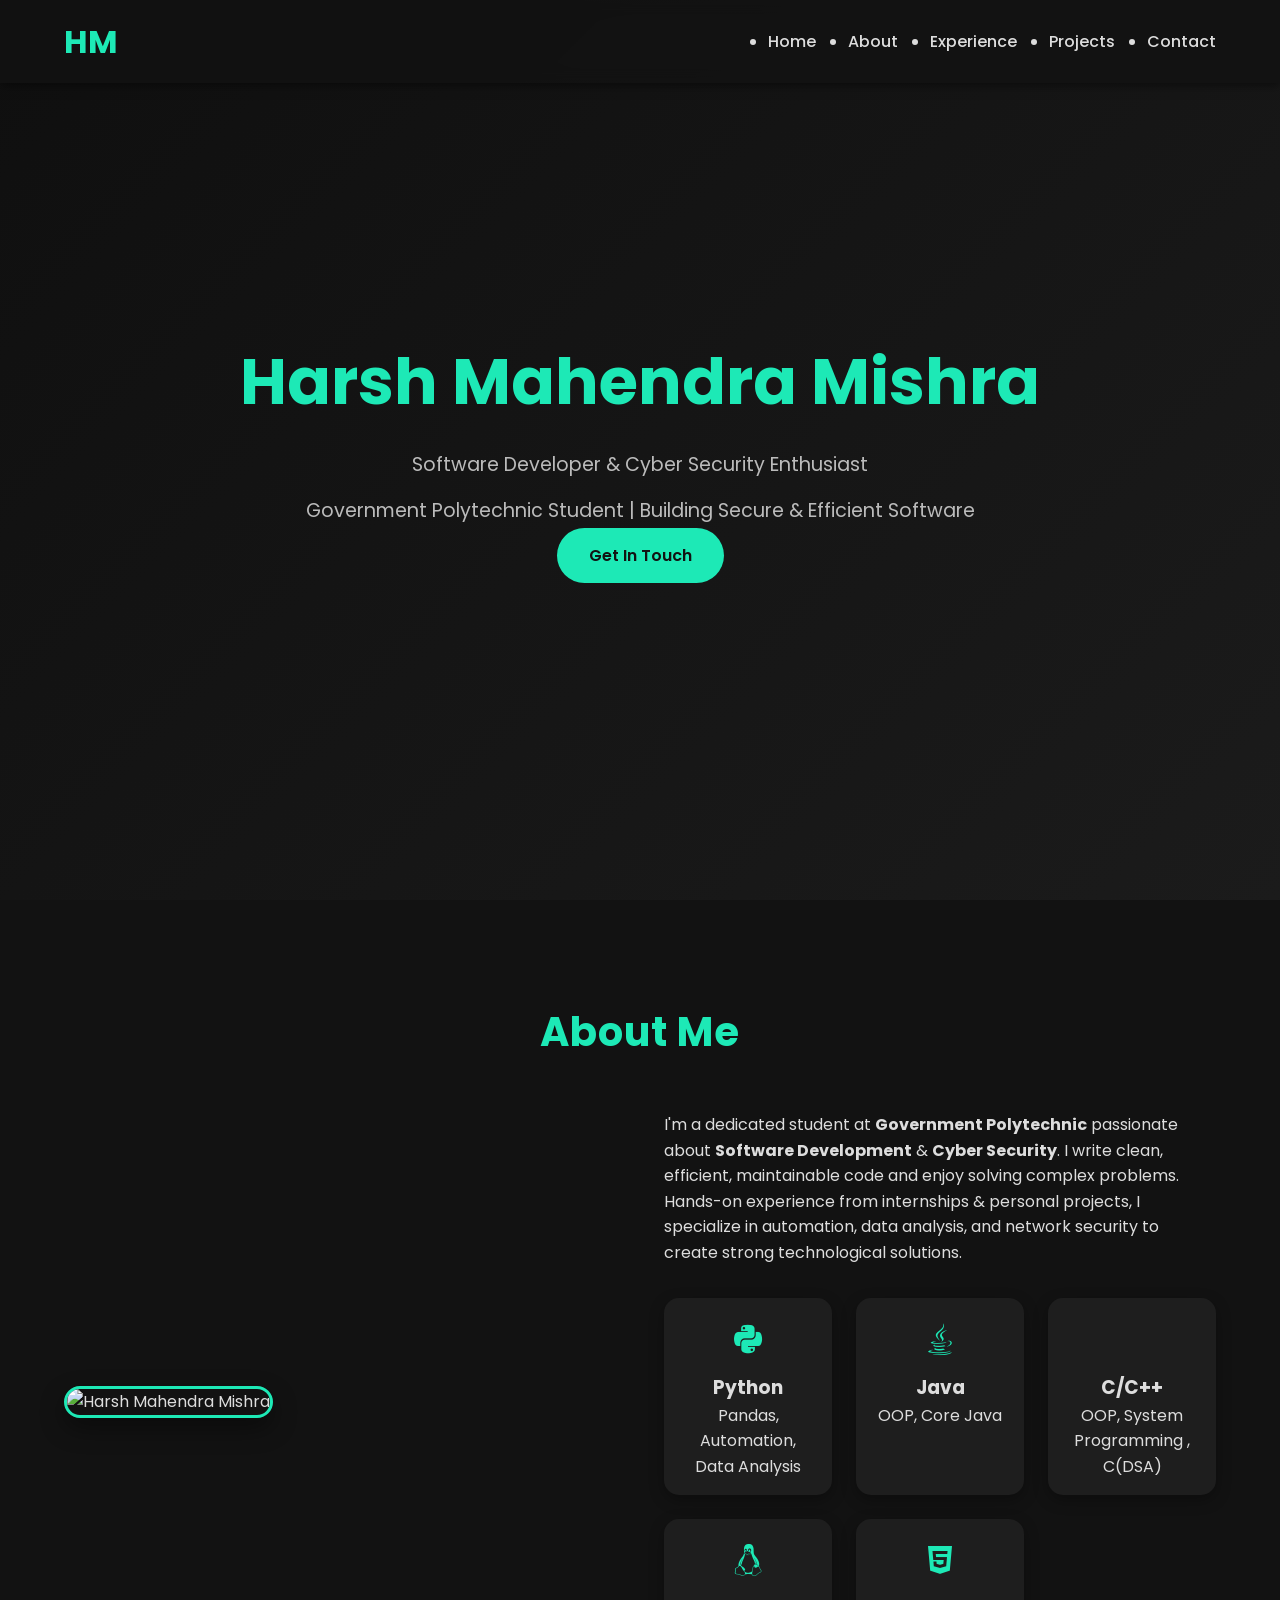
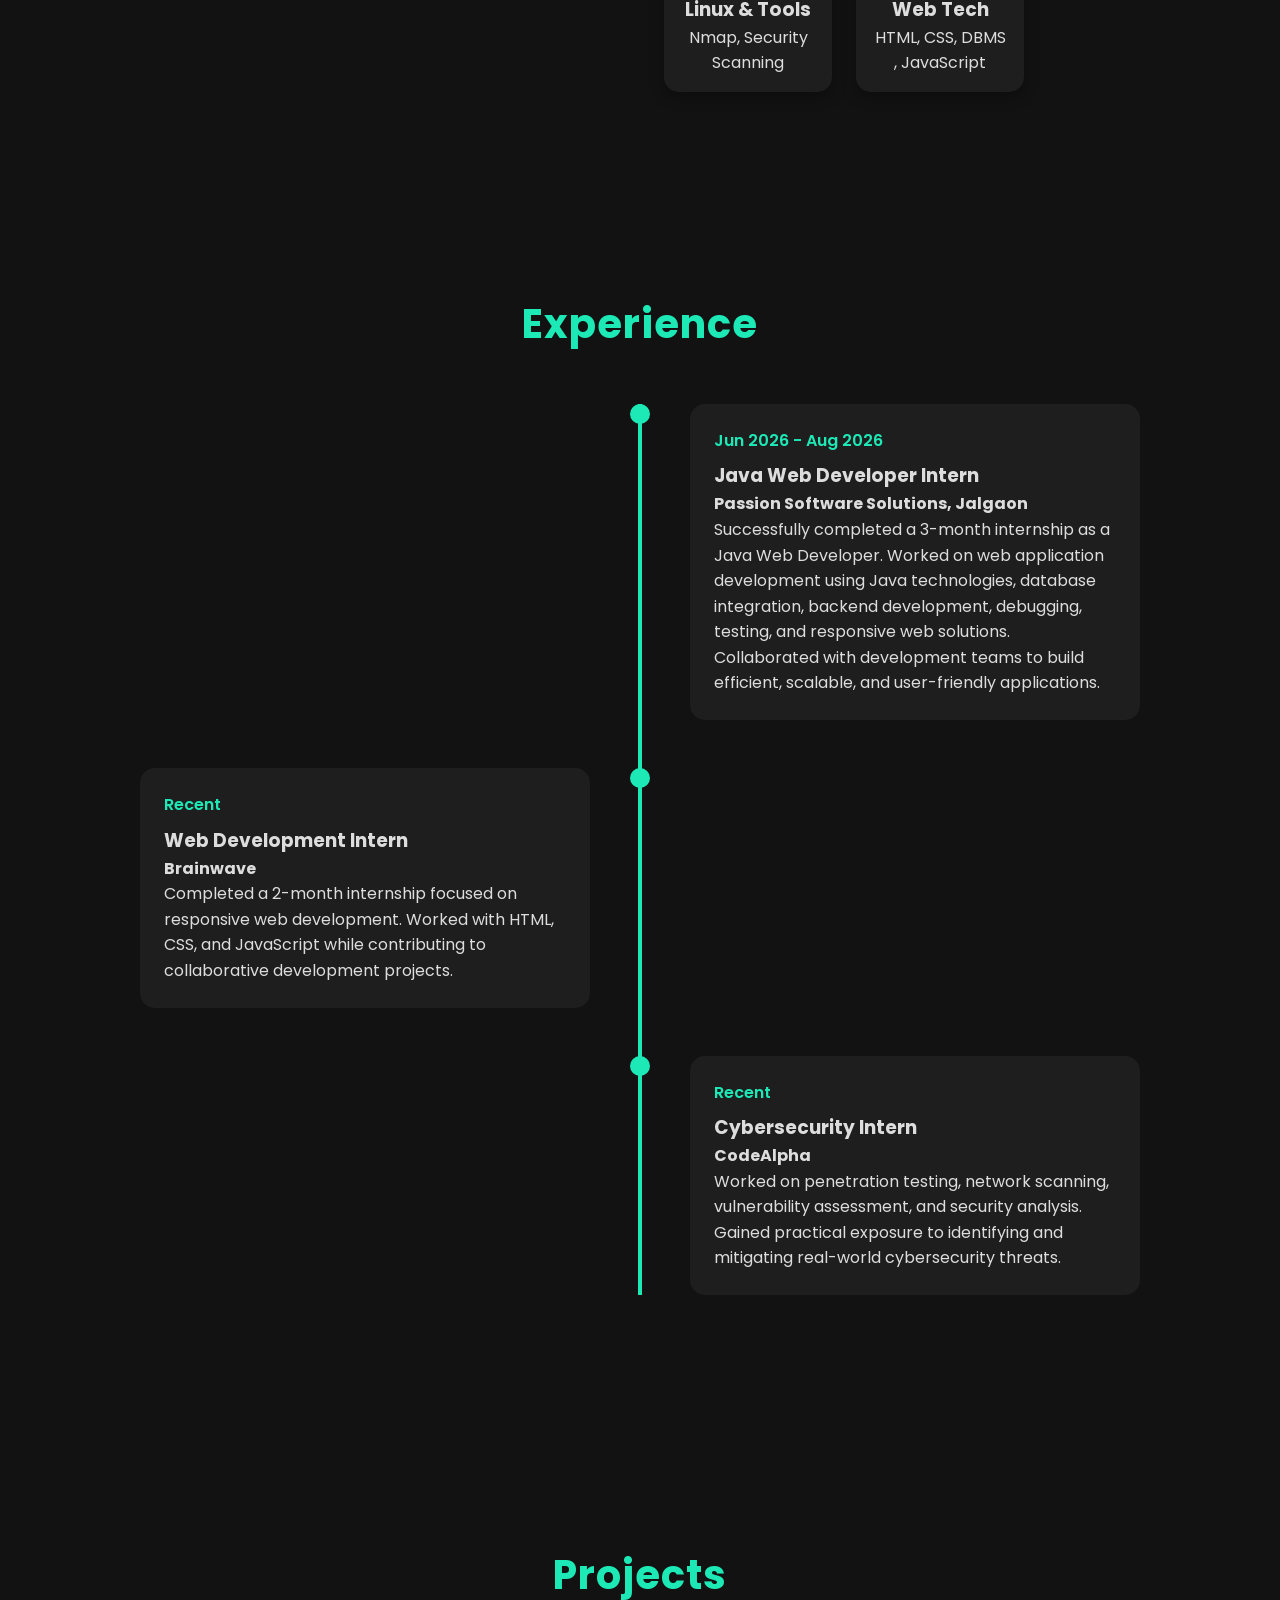
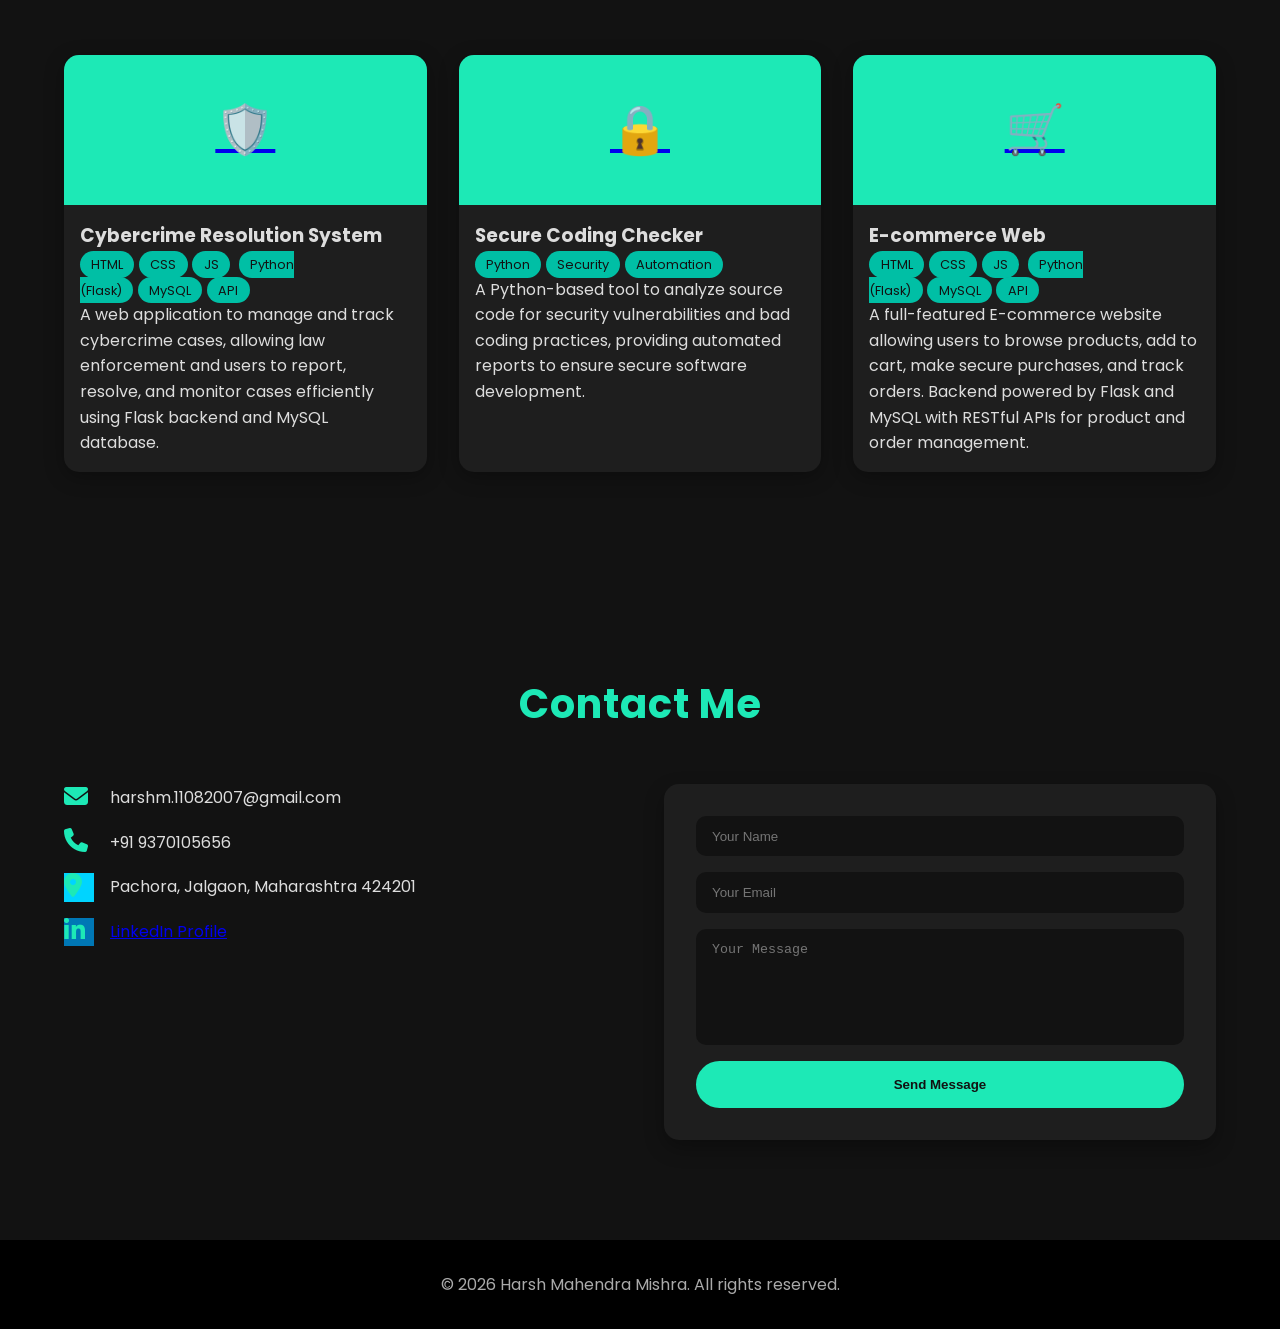
==== index.html @ 9ee9e553 "Update index.html" ====
<!DOCTYPE html>
<html lang="en">
<head>
<meta charset="UTF-8">
<meta name="viewport" content="width=device-width, initial-scale=1.0">
<title>Harsh Mahendra Mishra</title>
<link href="https://cdnjs.cloudflare.com/ajax/libs/font-awesome/6.4.0/css/all.min.css" rel="stylesheet">
<link href="https://fonts.googleapis.com/css2?family=Poppins:wght@300;400;500;600;700&display=swap" rel="stylesheet">
<link rel="stylesheet" href="style.css">
</head>
<body>

<!-- Header -->
<header>
<nav>
<a href="#" class="logo">HM</a>
<ul class="nav-links">
<li><a href="#hero">Home</a></li>
<li><a href="#about">About</a></li>
<li><a href="#experience">Experience</a></li>
<li><a href="#projects">Projects</a></li>
<li><a href="#contact">Contact</a></li>
</ul>
<div class="hamburger"><span></span><span></span><span></span></div>
</nav>
</header>

<!-- Hero Section -->
<section id="hero">
<div class="hero-content">
<h1>Harsh Mahendra Mishra</h1>
<p>Software Developer & Cyber Security Enthusiast</p>
<p>Government Polytechnic Student | Building Secure & Efficient Software</p>
<a href="#contact" class="cta-button">Get In Touch</a>
</div>
</section>

<!-- About Section -->
<section id="about">
<h2>About Me</h2>
<div class="about-content">
    <div class="about-image">
        <img src="https://github.com/Harsh2k7.png?s=48" alt="Harsh Mahendra Mishra">
    </div>
    <div class="about-text-skills">
        <div class="about-text">
            <p>I'm a dedicated student at <strong>Government Polytechnic</strong> passionate about <strong>Software Development</strong> & <strong>Cyber Security</strong>. I write clean, efficient, maintainable code and enjoy solving complex problems.</p>
            <p>Hands-on experience from internships & personal projects, I specialize in automation, data analysis, and network security to create strong technological solutions.</p>
        </div>
        <div class="skills-grid">
            <div class="skill-card"><div class="skill-icon"><i class="fab fa-python"></i></div><h3>Python</h3><p>Pandas, Automation, Data Analysis</p></div>
            <div class="skill-card"><div class="skill-icon"><i class="fab fa-java"></i></div><h3>Java</h3><p>OOP, Core Java</p></div>
            <div class="skill-card"><div class="skill-icon"><i class="fas fa-codie"></i></div><h3>C/C++</h3><p>OOP, System Programming , C(DSA)</p></div>
            <div class="skill-card"><div class="skill-icon"><i class="fab fa-linux"></i></div><h3>Linux & Tools</h3><p>Nmap, Security Scanning</p></div>
            <div class="skill-card"><div class="skill-icon"><i class="fab fa-html5"></i></div><h3>Web Tech</h3><p>HTML, CSS, DBMS , JavaScript</p></div>
        </div>
    </div>
</div>
</section>
<!-- Experience Section -->
<!-- Replace ONLY the Experience Section with this cleaned version -->

<section id="experience">
    <h2>Experience</h2>


<div class="timeline">

    <div class="timeline-item">
        <div class="timeline-dot"></div>
        <div class="timeline-content">
            <div class="timeline-date">Jun 2026 - Aug 2026</div>
            <h3>Java Web Developer Intern</h3>
            <h4>Passion Software Solutions, Jalgaon</h4>
            <p>
                Successfully completed a 3-month internship as a Java Web Developer.
                Worked on web application development using Java technologies,
                database integration, backend development, debugging, testing,
                and responsive web solutions. Collaborated with development teams
                to build efficient, scalable, and user-friendly applications.
            </p>
        </div>
    </div>

    <div class="timeline-item">
        <div class="timeline-dot"></div>
        <div class="timeline-content">
            <div class="timeline-date">Recent</div>
            <h3>Web Development Intern</h3>
            <h4>Brainwave</h4>
            <p>
                Completed a 2-month internship focused on responsive web
                development. Worked with HTML, CSS, and JavaScript while
                contributing to collaborative development projects.
            </p>
        </div>
    </div>

    <div class="timeline-item">
        <div class="timeline-dot"></div>
        <div class="timeline-content">
            <div class="timeline-date">Recent</div>
            <h3>Cybersecurity Intern</h3>
            <h4>CodeAlpha</h4>
            <p>
                Worked on penetration testing, network scanning, vulnerability
                assessment, and security analysis. Gained practical exposure to
                identifying and mitigating real-world cybersecurity threats.
            </p>
        </div>
    </div>

</div>


</section>

<!-- Projects Section -->
<section id="projects">
<h2>Projects</h2>
<div class="projects-grid">
    <div class="project-card">
       <a href="https://github.com/Harsh2k7/cybercrime-resolution-system"><div class="project-image">🛡️</div></a>
        <div class="project-content">
            <h3>Cybercrime Resolution System</h3>
            <div class="project-tech">
                <span class="tech-tag">HTML</span><span class="tech-tag">CSS</span><span class="tech-tag">JS</span>
                <span class="tech-tag">Python (Flask)</span><span class="tech-tag">MySQL</span><span class="tech-tag">API</span>
            </div>
            <p>A web application to manage and track cybercrime cases, allowing law enforcement and users to report, resolve, and monitor cases efficiently using Flask backend and MySQL database.</p>
        </div>
    </div>

    <div class="project-card">
        <a href="https://github.com/Harsh2k7/Secure-coding-"><div class="project-image">🔒</div></a> 
        <div class="project-content">
           <h3>Secure Coding Checker</h3>
            <div class="project-tech">
                <span class="tech-tag">Python</span><span class="tech-tag">Security</span><span class="tech-tag">Automation</span>
            </div>
            <p>A Python-based tool to analyze source code for security vulnerabilities and bad coding practices, providing automated reports to ensure secure software development.</p>
        </div>
    </div>

    <div class="project-card">
       <a href="https://github.com/Harsh2k7/ecommerce-webapp-flask"><div class="project-image">🛒</div></a>
        <div class="project-content">
            <h3>E-commerce Web</h3>
            <div class="project-tech">
                <span class="tech-tag">HTML</span><span class="tech-tag">CSS</span><span class="tech-tag">JS</span>
                <span class="tech-tag">Python (Flask)</span><span class="tech-tag">MySQL</span><span class="tech-tag">API</span>
            </div>
            <p>A full-featured E-commerce website allowing users to browse products, add to cart, make secure purchases, and track orders. Backend powered by Flask and MySQL with RESTful APIs for product and order management.</p>
        </div>
    </div>

</div>
</section>

<!-- Contact Section -->
<section id="contact">
<h2>Contact Me</h2>
<div class="contact-content">
    <div class="contact-info">
        <div class="contact-item"><div class="contact-icon"><i class="fas fa-envelope"></i></div><p>harshm.11082007@gmail.com</p></div>
        <div class="contact-item"><div class="contact-icon"><i class="fas fa-phone"></i></div><p>+91 9370105656</p></div>
        <div class="contact-item"><div class="contact-icon" style="background:#00d4ff;"><i class="fas fa-map-marker-alt"></i></div><p>Pachora, Jalgaon, Maharashtra 424201</p></div>
        <div class="contact-item"><div class="contact-icon" style="background:#0077b5;"><i class="fab fa-linkedin-in"></i></div><a href="https://www.linkedin.com/in/harsh-mishra-728b5732b/?originalSubdomain=in" target="_blank">LinkedIn Profile</a></div>
    </div>

    <form class="contact-form">
        <input type="text" placeholder="Your Name" required>
        <input type="email" placeholder="Your Email" required>
        <textarea placeholder="Your Message" rows="6" required></textarea>
        <button type="submit">Send Message</button>
    </form>
</div>
</section>

<!-- Footer -->
<footer>
&copy; 2026 Harsh Mahendra Mishra. All rights reserved.
</footer>

<script src="script.js"></script>
</body>
</html>
---- style.css ----
/* --- General Styles --- */
* {margin:0; padding:0; box-sizing:border-box;}
body {
    font-family: 'Poppins', sans-serif;
    line-height: 1.6;
    color: #ddd;
    background: #121212;
    scroll-behavior: smooth;
}

/* --- Header */
header {
    position: fixed;
    top: 0;
    width: 100%;
    background: rgba(18,18,18,0.95);
    backdrop-filter: blur(8px);
    z-index: 1000;
    box-shadow: 0 2px 10px rgba(0,0,0,0.5);
}
nav {
    display: flex;
    justify-content: space-between;
    align-items: center;
    padding: 1rem 5%;
}
.logo { color: #1de9b6; font-size: 2rem; font-weight: 700; text-decoration: none; }
.nav-links { display: flex; gap: 2rem; }
.nav-links a {
    color: #ddd; text-decoration: none; font-weight: 500; padding: 5px 0; position: relative;
}
.nav-links a::after {
    content: ''; position: absolute; width: 0%; height: 2px; left: 0; bottom: 0;
    background: #1de9b6; transition: 0.3s;
}
.nav-links a:hover::after { width: 100%; }
.nav-links a:hover { color: #1de9b6; }
.hamburger { display:none; flex-direction: column; cursor:pointer; }
.hamburger span { width: 25px; height: 3px; background: #ddd; margin: 4px 0; }

/* --- Hero Section */
#hero {
    height: 100vh; display: flex; align-items: center; justify-content: center; text-align: center;
    background: linear-gradient(135deg,#0f0f0f,#1b1b1b);
}
.hero-content h1 { font-size: clamp(2.5rem,5vw,4rem); font-weight: 700; color: #1de9b6; margin-bottom: 1rem; }
.hero-content p { font-size: 1.2rem; color: #bbb; margin-bottom: 1rem; }
.cta-button { padding:1rem 2rem; background: #1de9b6; color:#121212; border-radius:50px; font-weight:600; text-decoration:none; transition: all 0.3s; }
.cta-button:hover { background:#00bfa5; transform: translateY(-5px); box-shadow: 0 10px 30px rgba(29,233,182,0.4); }

/* --- Sections */
section { padding:100px 5%; }
h2 { text-align: center; font-size: 2.5rem; color: #1de9b6; margin-bottom: 3rem; letter-spacing: 1px; }

/* --- About Section */
.about-content {
    display: grid;
    grid-template-columns: 1fr 1fr;
    gap: 3rem;
    align-items: center;
}
.about-image img {
    width: 100%;
    max-width: 300px;
    border-radius: 20px;
    border: 3px solid #1de9b6;
    box-shadow: 0 10px 25px rgba(0, 0, 0, 0.4);
}
.about-text-skills { display: flex; flex-direction: column; gap: 2rem; }

/* Skills Grid */
.skills-grid { display: grid; grid-template-columns: repeat(auto-fit,minmax(150px,1fr)); gap: 1.5rem; }
.skill-card {
    background: #1e1e1e; color: #ddd; border-radius: 15px; padding: 1rem; text-align: center; transition: 0.3s;
    box-shadow: 0 5px 15px rgba(0,0,0,0.3);
}
.skill-card:hover { transform: translateY(-10px); box-shadow: 0 15px 30px rgba(29,233,182,0.5); }
.skill-icon { font-size: 2rem; color: #1de9b6; margin-bottom: 0.5rem; }

/* --- Timeline / Experience --- */
.timeline { position: relative; max-width: 1000px; margin: 0 auto; }
.timeline::before {
    content:''; position:absolute; left:50%; transform:translateX(-50%); width:4px; height:100%; background: #1de9b6;
}
.timeline-item { display:flex; margin:3rem 0; position:relative; }
.timeline-item:nth-child(odd) { justify-content:flex-end; }
.timeline-item:nth-child(even) { justify-content:flex-start; }
.timeline-content {
    width:45%; background: #1e1e1e; color: #ddd; padding: 1.5rem; border-radius: 15px; position: relative; transition: 0.3s;
}
.timeline-content:hover { transform: scale(1.05); box-shadow: 0 15px 30px rgba(29,233,182,0.3); }
.timeline-dot { position:absolute; left:50%; transform:translateX(-50%); width:20px; height:20px; background:#1de9b6; border-radius:50%; z-index:1; }
.timeline-date { color:#1de9b6; font-weight:600; margin-bottom:0.5rem; }

/* --- Projects --- */
.projects-grid { display:grid; grid-template-columns:repeat(auto-fit,minmax(300px,1fr)); gap:2rem; }
.project-card { background: #1e1e1e; color: #ddd; border-radius:15px; overflow:hidden; transition:0.3s; box-shadow:0 5px 20px rgba(0,0,0,0.3); }
.project-card:hover { transform: translateY(-10px); box-shadow:0 15px 30px rgba(29,233,182,0.4);}
.project-image { height:150px; display:flex; align-items:center; justify-content:center; font-size:3rem; background:#1de9b6; color:#121212; }
.project-content { padding:1rem; }
.tech-tag { background:#00bfa5; color:#121212; padding:0.3rem 0.7rem; border-radius:15px; font-size:0.8rem; margin-right:0.3rem; }

/* --- Contact Section --- */
#contact { background: #121212; color: #ddd; }
.contact-content { display: grid; grid-template-columns: 1fr 1fr; gap: 3rem; max-width: 1200px; margin: auto; }
.contact-card, .contact-form { background: #1e1e1e; padding: 2rem; border-radius: 15px; box-shadow: 0 8px 20px rgba(0,0,0,0.3); transition: all 0.3s; }
.contact-card:hover, .contact-form:hover { transform: translateY(-5px); box-shadow: 0 12px 30px rgba(29,233,182,0.4); }
.contact-card h3 { color: #1de9b6; margin-bottom: 1rem; }
.contact-item { display:flex; align-items:center; gap:1rem; margin-bottom:1rem; }
.contact-item i { color: #1de9b6; font-size:1.5rem; min-width: 30px; }
.contact-card p, .contact-card a { color: #ddd; text-decoration:none; }
.contact-form { display:flex; flex-direction:column; gap:1rem; }
.contact-form input, .contact-form textarea { padding:0.8rem 1rem; border-radius:10px; border:none; background:#121212; color:#ddd; resize:none; }
.contact-form input:focus, .contact-form textarea:focus { outline: 2px solid #1de9b6; }
.contact-form button { padding:1rem; border:none; border-radius:50px; background:#1de9b6; color:#121212; font-weight:600; cursor:pointer; transition:0.3s; }
.contact-form button:hover { background:#00bfa5; transform:translateY(-3px); }

/* --- Footer --- */
footer { background:#000; text-align:center; color:#aaa; padding:2rem; }

/* --- Responsive --- */
@media(max-width:768px){
    .about-content, .contact-content { grid-template-columns:1fr; }
    .timeline::before { left:20px; }
    .timeline-item { flex-direction:column; }
    .timeline-content { width:100%; margin:1rem 0; }
    .timeline-dot { left:20px; }
    .hamburger { display:flex; }
    .nav-links { position: fixed; left:-100%; top:70px; flex-direction: column; width:100%; text-align:center; background:#121212; padding:2rem 0; transition:0.3s;}
    .nav-links.active { left:0; }
}

/* Contact Icon Hover */
.contact-item a:hover { color:#00d4ff; text-decoration:underline; }
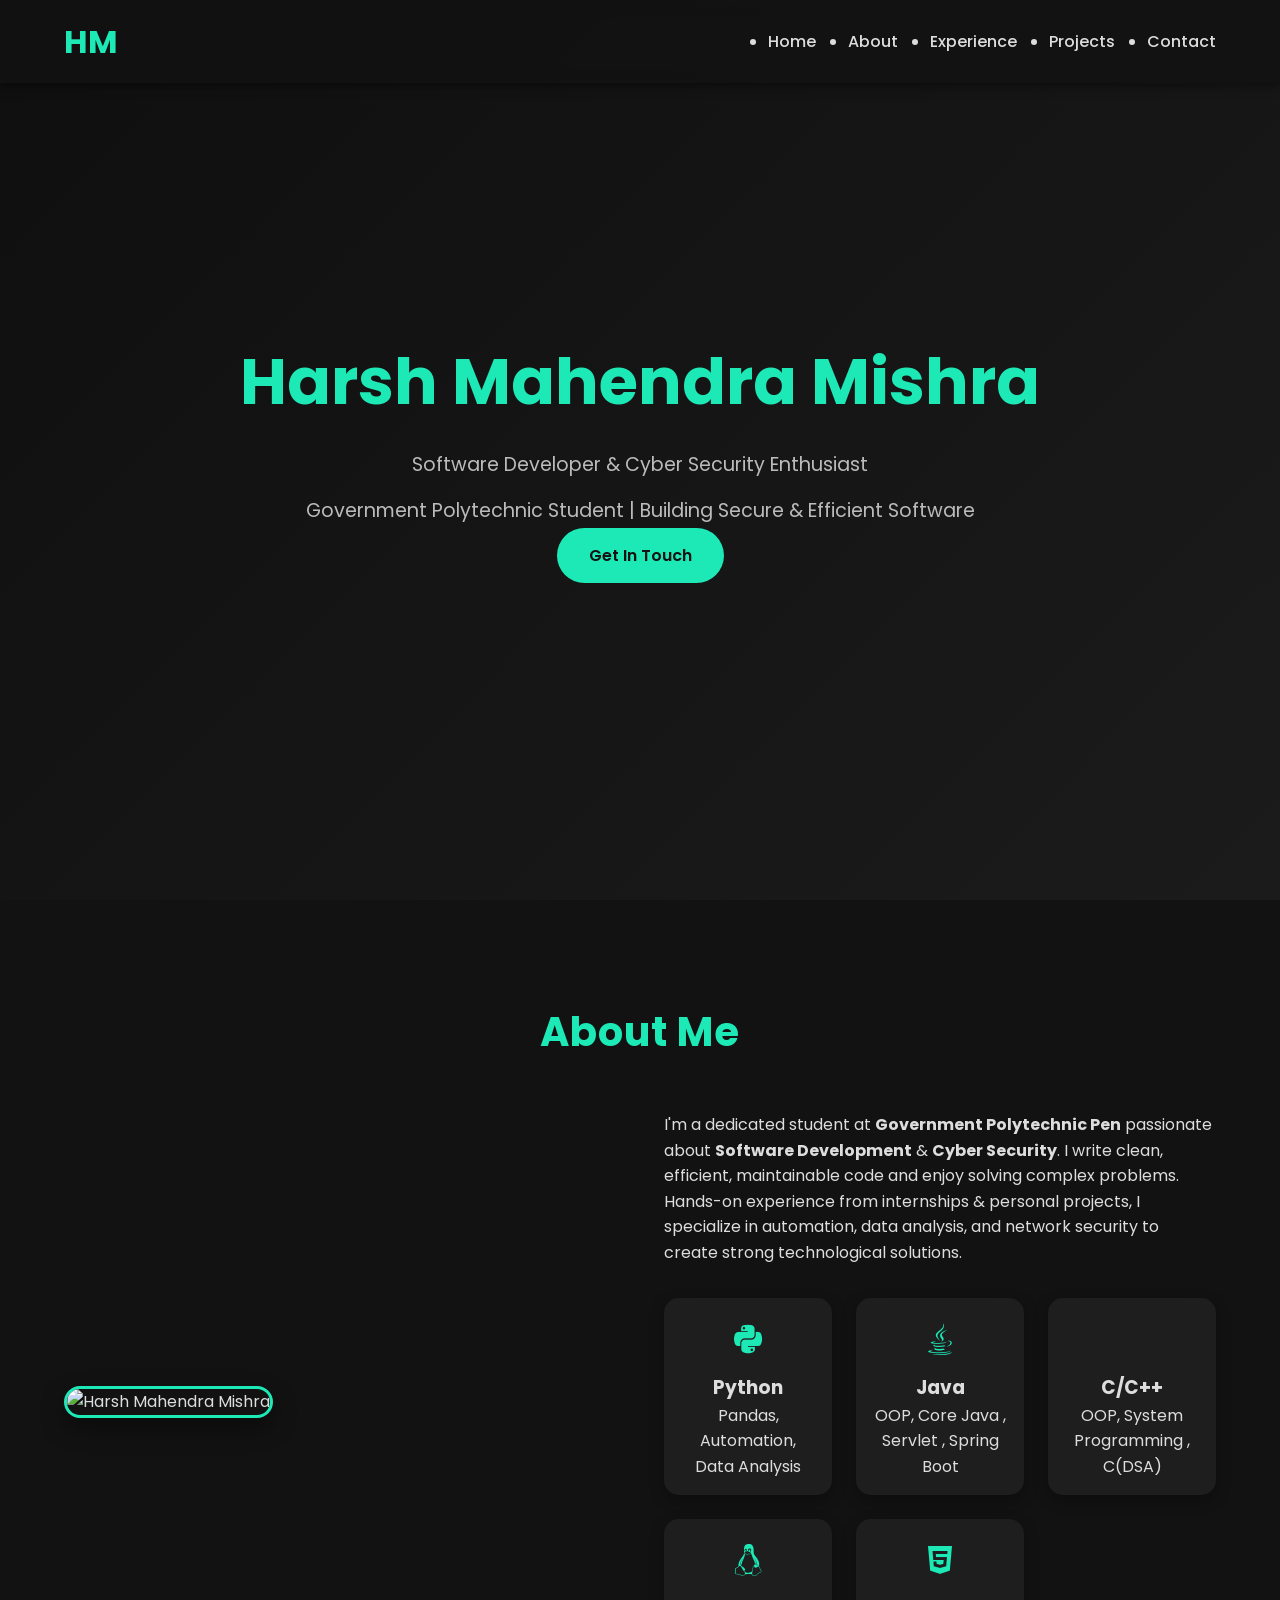
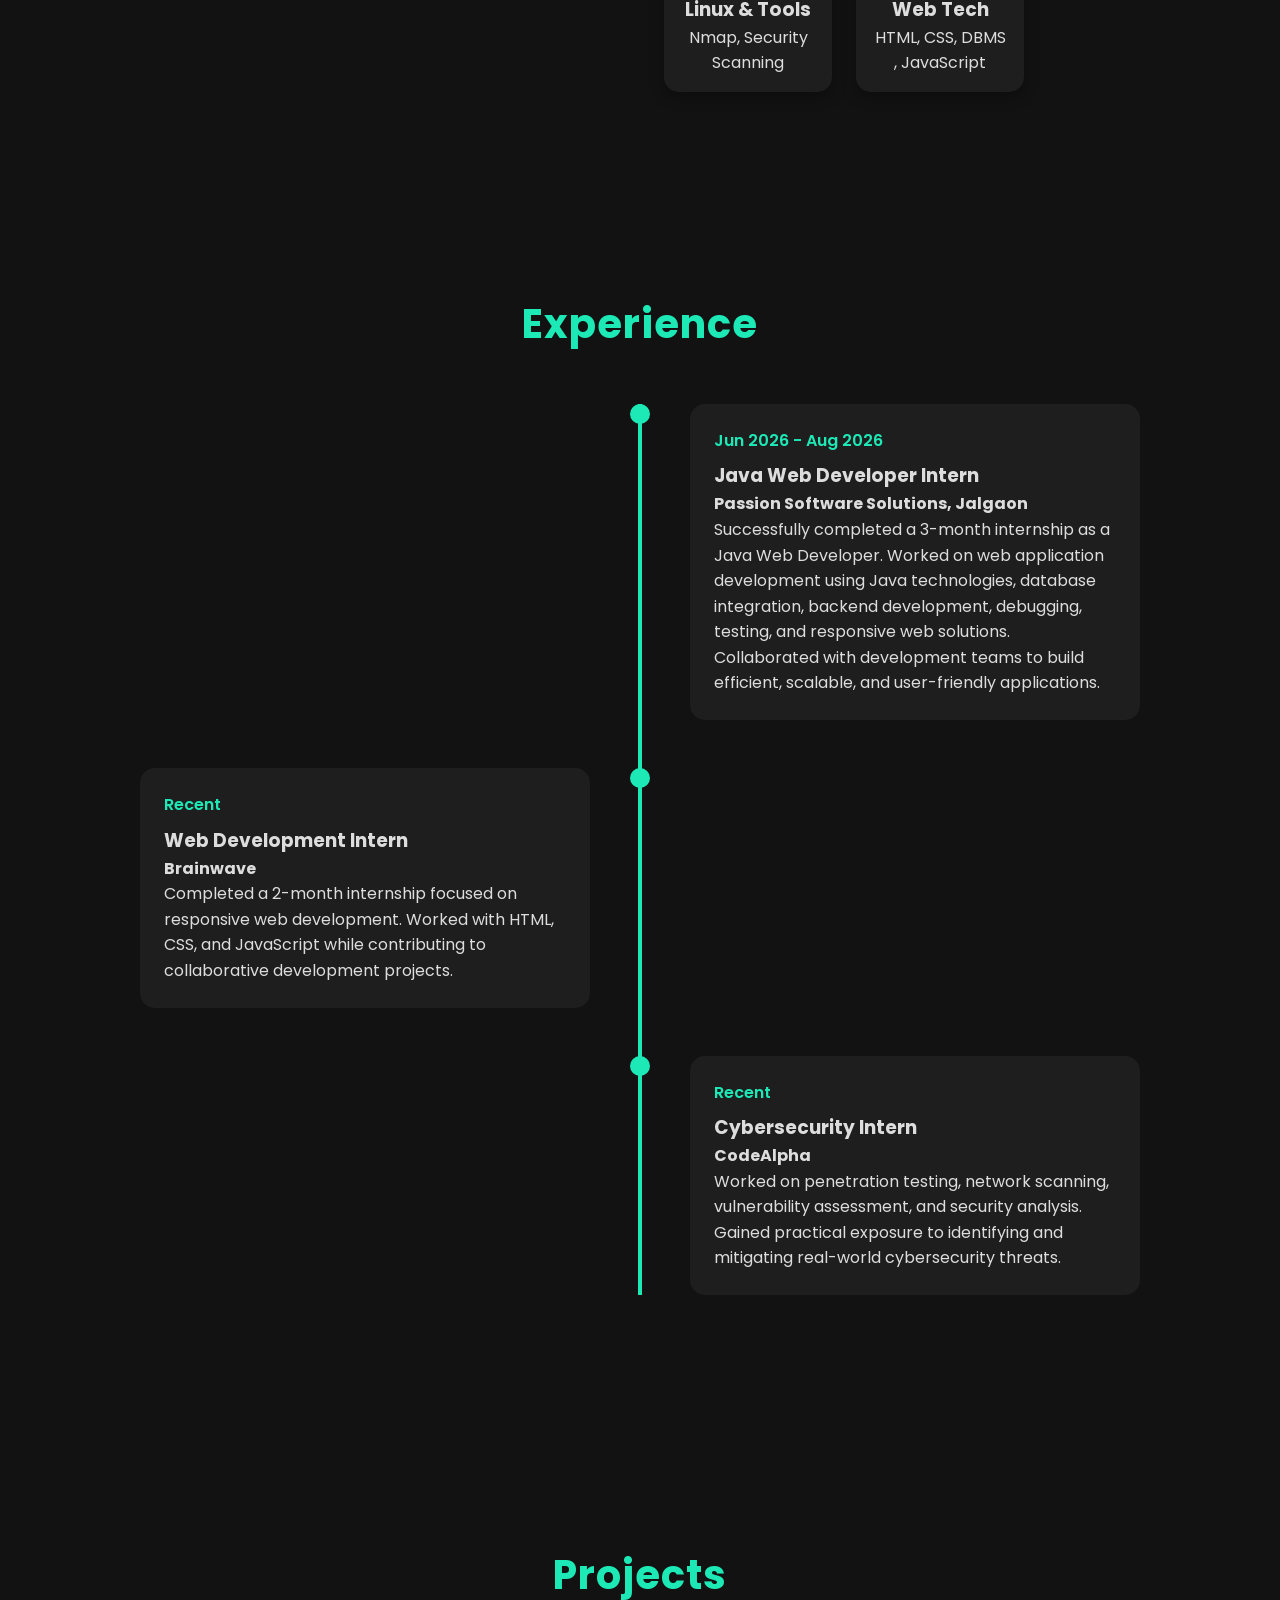
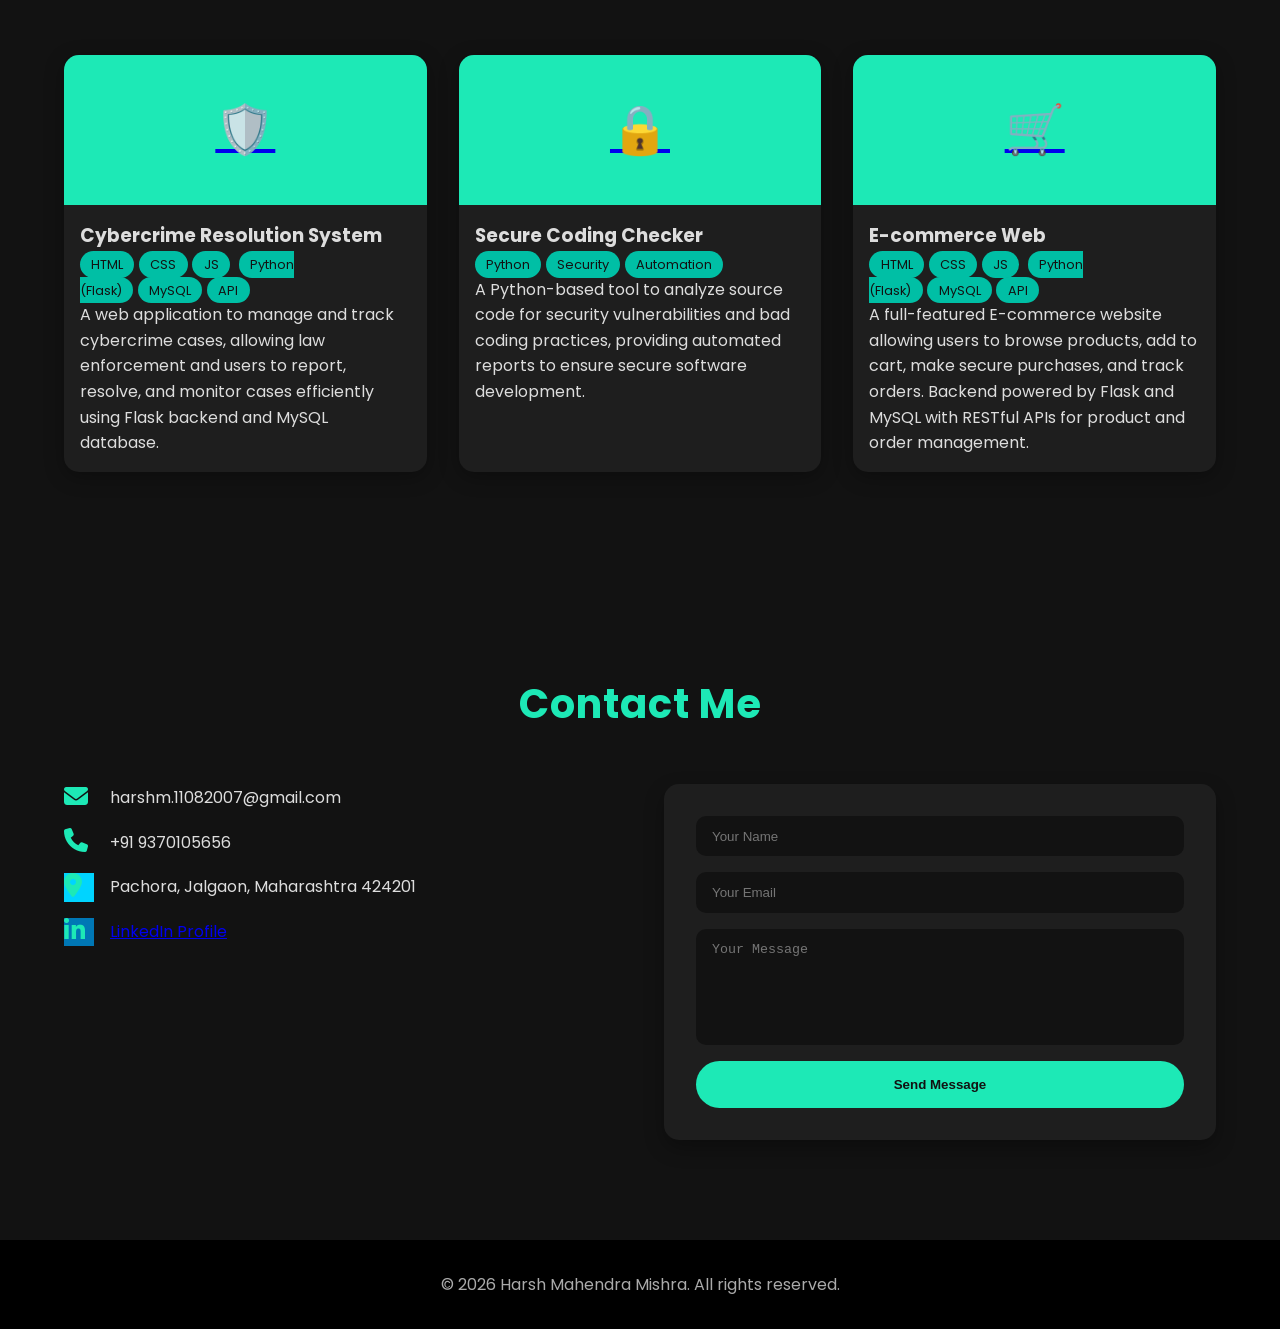
==== commit fe7ba524: "Update index.html" ====
--- a/index.html
+++ b/index.html
@@ -2,6 +2,7 @@
 <html lang="en">
 <head>
 <meta charset="UTF-8">
+<meta name="google-site-verification" content="JaER7s3IXwkWZvjd7HO617ffMPdjysX1i4cG7mlHDYI" />
 <meta name="viewport" content="width=device-width, initial-scale=1.0">
 <title>Harsh Mahendra Mishra</title>
 <link href="https://cdnjs.cloudflare.com/ajax/libs/font-awesome/6.4.0/css/all.min.css" rel="stylesheet">
@@ -44,12 +45,12 @@
     </div>
     <div class="about-text-skills">
         <div class="about-text">
-            <p>I'm a dedicated student at <strong>Government Polytechnic</strong> passionate about <strong>Software Development</strong> & <strong>Cyber Security</strong>. I write clean, efficient, maintainable code and enjoy solving complex problems.</p>
+            <p>I'm a dedicated student at <strong>Government Polytechnic Pen</strong> passionate about <strong>Software Development</strong> & <strong>Cyber Security</strong>. I write clean, efficient, maintainable code and enjoy solving complex problems.</p>
             <p>Hands-on experience from internships & personal projects, I specialize in automation, data analysis, and network security to create strong technological solutions.</p>
         </div>
         <div class="skills-grid">
             <div class="skill-card"><div class="skill-icon"><i class="fab fa-python"></i></div><h3>Python</h3><p>Pandas, Automation, Data Analysis</p></div>
-            <div class="skill-card"><div class="skill-icon"><i class="fab fa-java"></i></div><h3>Java</h3><p>OOP, Core Java</p></div>
+            <div class="skill-card"><div class="skill-icon"><i class="fab fa-java"></i></div><h3>Java</h3><p>OOP, Core Java , Servlet , Spring Boot</p></div>
             <div class="skill-card"><div class="skill-icon"><i class="fas fa-codie"></i></div><h3>C/C++</h3><p>OOP, System Programming , C(DSA)</p></div>
             <div class="skill-card"><div class="skill-icon"><i class="fab fa-linux"></i></div><h3>Linux & Tools</h3><p>Nmap, Security Scanning</p></div>
             <div class="skill-card"><div class="skill-icon"><i class="fab fa-html5"></i></div><h3>Web Tech</h3><p>HTML, CSS, DBMS , JavaScript</p></div>
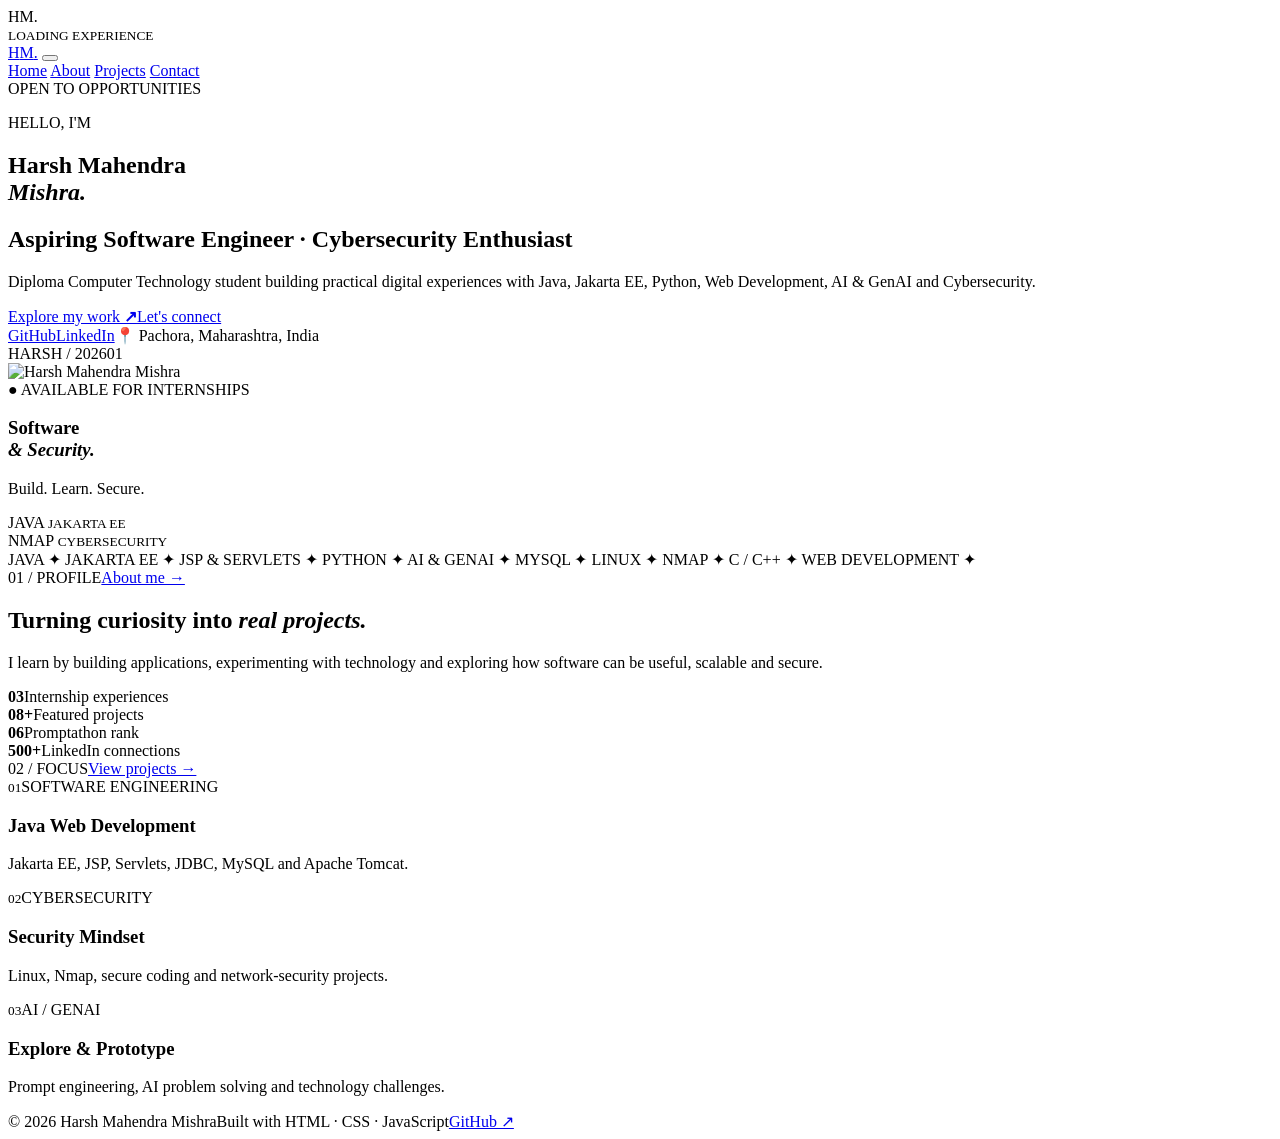
==== commit dae57989: "Update index.html" ====
--- a/index.html
+++ b/index.html
@@ -1,188 +1,43 @@
-<!DOCTYPE html>
-<html lang="en">
-<head>
-<meta charset="UTF-8">
-<meta name="google-site-verification" content="JaER7s3IXwkWZvjd7HO617ffMPdjysX1i4cG7mlHDYI" />
+<!DOCTYPE html><html lang="en"><head><meta charset="UTF-8">
 <meta name="viewport" content="width=device-width, initial-scale=1.0">
-<title>Harsh Mahendra Mishra</title>
-<link href="https://cdnjs.cloudflare.com/ajax/libs/font-awesome/6.4.0/css/all.min.css" rel="stylesheet">
-<link href="https://fonts.googleapis.com/css2?family=Poppins:wght@300;400;500;600;700&display=swap" rel="stylesheet">
-<link rel="stylesheet" href="style.css">
-</head>
-<body>
-
-<!-- Header -->
-<header>
-<nav>
-<a href="#" class="logo">HM</a>
-<ul class="nav-links">
-<li><a href="#hero">Home</a></li>
-<li><a href="#about">About</a></li>
-<li><a href="#experience">Experience</a></li>
-<li><a href="#projects">Projects</a></li>
-<li><a href="#contact">Contact</a></li>
-</ul>
-<div class="hamburger"><span></span><span></span><span></span></div>
-</nav>
-</header>
-
-<!-- Hero Section -->
-<section id="hero">
-<div class="hero-content">
-<h1>Harsh Mahendra Mishra</h1>
-<p>Software Developer & Cyber Security Enthusiast</p>
-<p>Government Polytechnic Student | Building Secure & Efficient Software</p>
-<a href="#contact" class="cta-button">Get In Touch</a>
+<link rel="preconnect" href="https://fonts.googleapis.com">
+<link rel="preconnect" href="https://fonts.gstatic.com" crossorigin>
+<link href="https://fonts.googleapis.com/css2?family=Inter:wght@400;500;600;700;800&family=Space+Grotesk:wght@500;600;700&display=swap" rel="stylesheet">
+<link rel="stylesheet" href="assets/css/style.css"><title>Harsh Mahendra Mishra | Software Engineer</title></head><body>
+<div class="loader" id="loader"><div class="loader-inner"><div class="loader-ring"></div><div class="loader-text">HM<span>.</span></div><small>LOADING EXPERIENCE</small></div></div><header class="site-header">
+<nav class="nav container">
+<a class="brand page-link" href="index.html"><span>H</span>M<span class="dot">.</span></a>
+<button class="menu-btn" aria-label="Open menu"><i></i><i></i><i></i></button>
+<div class="nav-links">
+<a class="page-link" href="index.html">Home</a>
+<a class="page-link" href="about.html">About</a>
+<a class="page-link" href="projects.html">Projects</a>
+<a class="page-link" href="contact.html">Contact</a>
+</div>
+</nav></header>
+<main>
+<section class="hero container">
+<div class="hero-copy reveal">
+<div class="availability"><b></b> OPEN TO OPPORTUNITIES</div>
+<p class="eyebrow">HELLO, I'M</p>
+<h1>Harsh Mahendra<br><em>Mishra.</em></h1>
+<h2>Aspiring Software Engineer <span>·</span> Cybersecurity Enthusiast</h2>
+<p class="lead">Diploma Computer Technology student building practical digital experiences with Java, Jakarta EE, Python, Web Development, AI & GenAI and Cybersecurity.</p>
+<div class="hero-actions"><a class="btn primary page-link" href="projects.html">Explore my work <b>↗</b></a><a class="btn page-link" href="contact.html">Let's connect</a></div>
+<div class="social-row"><a href="https://github.com/Harsh2k7" target="_blank">GitHub</a><a href="https://www.linkedin.com/in/harsh-mishra2k7/" target="_blank">LinkedIn</a><span>📍 Pachora, Maharashtra, India</span></div>
+</div>
+<div class="hero-visual reveal">
+<div class="glow"></div>
+<div class="portrait-card"><div class="card-top"><span>HARSH / 2026</span><span>01</span></div>
+<img src="https://avatars.githubusercontent.com/u/190022282?v=4" alt="Harsh Mahendra Mishra">
+<div class="green">● AVAILABLE FOR INTERNSHIPS</div><h3>Software<br><em>& Security.</em></h3><p>Build. Learn. Secure.</p></div>
+<div class="floating f1">JAVA <small>JAKARTA EE</small></div><div class="floating f2">NMAP <small>CYBERSECURITY</small></div>
 </div>
 </section>
-
-<!-- About Section -->
-<section id="about">
-<h2>About Me</h2>
-<div class="about-content">
-    <div class="about-image">
-        <img src="https://github.com/Harsh2k7.png?s=48" alt="Harsh Mahendra Mishra">
-    </div>
-    <div class="about-text-skills">
-        <div class="about-text">
-            <p>I'm a dedicated student at <strong>Government Polytechnic Pen</strong> passionate about <strong>Software Development</strong> & <strong>Cyber Security</strong>. I write clean, efficient, maintainable code and enjoy solving complex problems.</p>
-            <p>Hands-on experience from internships & personal projects, I specialize in automation, data analysis, and network security to create strong technological solutions.</p>
-        </div>
-        <div class="skills-grid">
-            <div class="skill-card"><div class="skill-icon"><i class="fab fa-python"></i></div><h3>Python</h3><p>Pandas, Automation, Data Analysis</p></div>
-            <div class="skill-card"><div class="skill-icon"><i class="fab fa-java"></i></div><h3>Java</h3><p>OOP, Core Java , Servlet , Spring Boot</p></div>
-            <div class="skill-card"><div class="skill-icon"><i class="fas fa-codie"></i></div><h3>C/C++</h3><p>OOP, System Programming , C(DSA)</p></div>
-            <div class="skill-card"><div class="skill-icon"><i class="fab fa-linux"></i></div><h3>Linux & Tools</h3><p>Nmap, Security Scanning</p></div>
-            <div class="skill-card"><div class="skill-icon"><i class="fab fa-html5"></i></div><h3>Web Tech</h3><p>HTML, CSS, DBMS , JavaScript</p></div>
-        </div>
-    </div>
-</div>
-</section>
-<!-- Experience Section -->
-<!-- Replace ONLY the Experience Section with this cleaned version -->
-
-<section id="experience">
-    <h2>Experience</h2>
-
-
-<div class="timeline">
-
-    <div class="timeline-item">
-        <div class="timeline-dot"></div>
-        <div class="timeline-content">
-            <div class="timeline-date">Jun 2026 - Aug 2026</div>
-            <h3>Java Web Developer Intern</h3>
-            <h4>Passion Software Solutions, Jalgaon</h4>
-            <p>
-                Successfully completed a 3-month internship as a Java Web Developer.
-                Worked on web application development using Java technologies,
-                database integration, backend development, debugging, testing,
-                and responsive web solutions. Collaborated with development teams
-                to build efficient, scalable, and user-friendly applications.
-            </p>
-        </div>
-    </div>
-
-    <div class="timeline-item">
-        <div class="timeline-dot"></div>
-        <div class="timeline-content">
-            <div class="timeline-date">Recent</div>
-            <h3>Web Development Intern</h3>
-            <h4>Brainwave</h4>
-            <p>
-                Completed a 2-month internship focused on responsive web
-                development. Worked with HTML, CSS, and JavaScript while
-                contributing to collaborative development projects.
-            </p>
-        </div>
-    </div>
-
-    <div class="timeline-item">
-        <div class="timeline-dot"></div>
-        <div class="timeline-content">
-            <div class="timeline-date">Recent</div>
-            <h3>Cybersecurity Intern</h3>
-            <h4>CodeAlpha</h4>
-            <p>
-                Worked on penetration testing, network scanning, vulnerability
-                assessment, and security analysis. Gained practical exposure to
-                identifying and mitigating real-world cybersecurity threats.
-            </p>
-        </div>
-    </div>
-
-</div>
-
-
-</section>
-
-<!-- Projects Section -->
-<section id="projects">
-<h2>Projects</h2>
-<div class="projects-grid">
-    <div class="project-card">
-       <a href="https://github.com/Harsh2k7/cybercrime-resolution-system"><div class="project-image">🛡️</div></a>
-        <div class="project-content">
-            <h3>Cybercrime Resolution System</h3>
-            <div class="project-tech">
-                <span class="tech-tag">HTML</span><span class="tech-tag">CSS</span><span class="tech-tag">JS</span>
-                <span class="tech-tag">Python (Flask)</span><span class="tech-tag">MySQL</span><span class="tech-tag">API</span>
-            </div>
-            <p>A web application to manage and track cybercrime cases, allowing law enforcement and users to report, resolve, and monitor cases efficiently using Flask backend and MySQL database.</p>
-        </div>
-    </div>
-
-    <div class="project-card">
-        <a href="https://github.com/Harsh2k7/Secure-coding-"><div class="project-image">🔒</div></a> 
-        <div class="project-content">
-           <h3>Secure Coding Checker</h3>
-            <div class="project-tech">
-                <span class="tech-tag">Python</span><span class="tech-tag">Security</span><span class="tech-tag">Automation</span>
-            </div>
-            <p>A Python-based tool to analyze source code for security vulnerabilities and bad coding practices, providing automated reports to ensure secure software development.</p>
-        </div>
-    </div>
-
-    <div class="project-card">
-       <a href="https://github.com/Harsh2k7/ecommerce-webapp-flask"><div class="project-image">🛒</div></a>
-        <div class="project-content">
-            <h3>E-commerce Web</h3>
-            <div class="project-tech">
-                <span class="tech-tag">HTML</span><span class="tech-tag">CSS</span><span class="tech-tag">JS</span>
-                <span class="tech-tag">Python (Flask)</span><span class="tech-tag">MySQL</span><span class="tech-tag">API</span>
-            </div>
-            <p>A full-featured E-commerce website allowing users to browse products, add to cart, make secure purchases, and track orders. Backend powered by Flask and MySQL with RESTful APIs for product and order management.</p>
-        </div>
-    </div>
-
-</div>
-</section>
-
-<!-- Contact Section -->
-<section id="contact">
-<h2>Contact Me</h2>
-<div class="contact-content">
-    <div class="contact-info">
-        <div class="contact-item"><div class="contact-icon"><i class="fas fa-envelope"></i></div><p>harshm.11082007@gmail.com</p></div>
-        <div class="contact-item"><div class="contact-icon"><i class="fas fa-phone"></i></div><p>+91 9370105656</p></div>
-        <div class="contact-item"><div class="contact-icon" style="background:#00d4ff;"><i class="fas fa-map-marker-alt"></i></div><p>Pachora, Jalgaon, Maharashtra 424201</p></div>
-        <div class="contact-item"><div class="contact-icon" style="background:#0077b5;"><i class="fab fa-linkedin-in"></i></div><a href="https://www.linkedin.com/in/harsh-mishra-728b5732b/?originalSubdomain=in" target="_blank">LinkedIn Profile</a></div>
-    </div>
-
-    <form class="contact-form">
-        <input type="text" placeholder="Your Name" required>
-        <input type="email" placeholder="Your Email" required>
-        <textarea placeholder="Your Message" rows="6" required></textarea>
-        <button type="submit">Send Message</button>
-    </form>
-</div>
-</section>
-
-<!-- Footer -->
-<footer>
-&copy; 2026 Harsh Mahendra Mishra. All rights reserved.
-</footer>
-
-<script src="script.js"></script>
-</body>
-</html>
+<div class="marquee"><div>JAVA ✦ JAKARTA EE ✦ JSP & SERVLETS ✦ PYTHON ✦ AI & GENAI ✦ MYSQL ✦ LINUX ✦ NMAP ✦ C / C++ ✦ WEB DEVELOPMENT ✦</div></div>
+<section class="section container"><div class="section-title"><span>01 / PROFILE</span><a class="page-link" href="about.html">About me →</a></div>
+<div class="intro-grid"><h2>Turning curiosity into <em>real projects.</em></h2><p>I learn by building applications, experimenting with technology and exploring how software can be useful, scalable and secure.</p></div>
+<div class="stats"><div><b>03</b><span>Internship experiences</span></div><div><b>08+</b><span>Featured projects</span></div><div><b>06</b><span>Promptathon rank</span></div><div><b>500+</b><span>LinkedIn connections</span></div></div></section>
+<section class="section container"><div class="section-title"><span>02 / FOCUS</span><a class="page-link" href="projects.html">View projects →</a></div>
+<div class="focus-grid"><article><small>01</small><label>SOFTWARE ENGINEERING</label><h3>Java Web Development</h3><p>Jakarta EE, JSP, Servlets, JDBC, MySQL and Apache Tomcat.</p></article><article><small>02</small><label>CYBERSECURITY</label><h3>Security Mindset</h3><p>Linux, Nmap, secure coding and network-security projects.</p></article><article><small>03</small><label>AI / GENAI</label><h3>Explore & Prototype</h3><p>Prompt engineering, AI problem solving and technology challenges.</p></article></div></section>
+</main><footer><div class="container footer-inner"><span>© 2026 Harsh Mahendra Mishra</span><span>Built with HTML · CSS · JavaScript</span><a href="https://github.com/Harsh2k7" target="_blank">GitHub ↗</a></div></footer><script src="assets/js/main.js"></script></body></html>
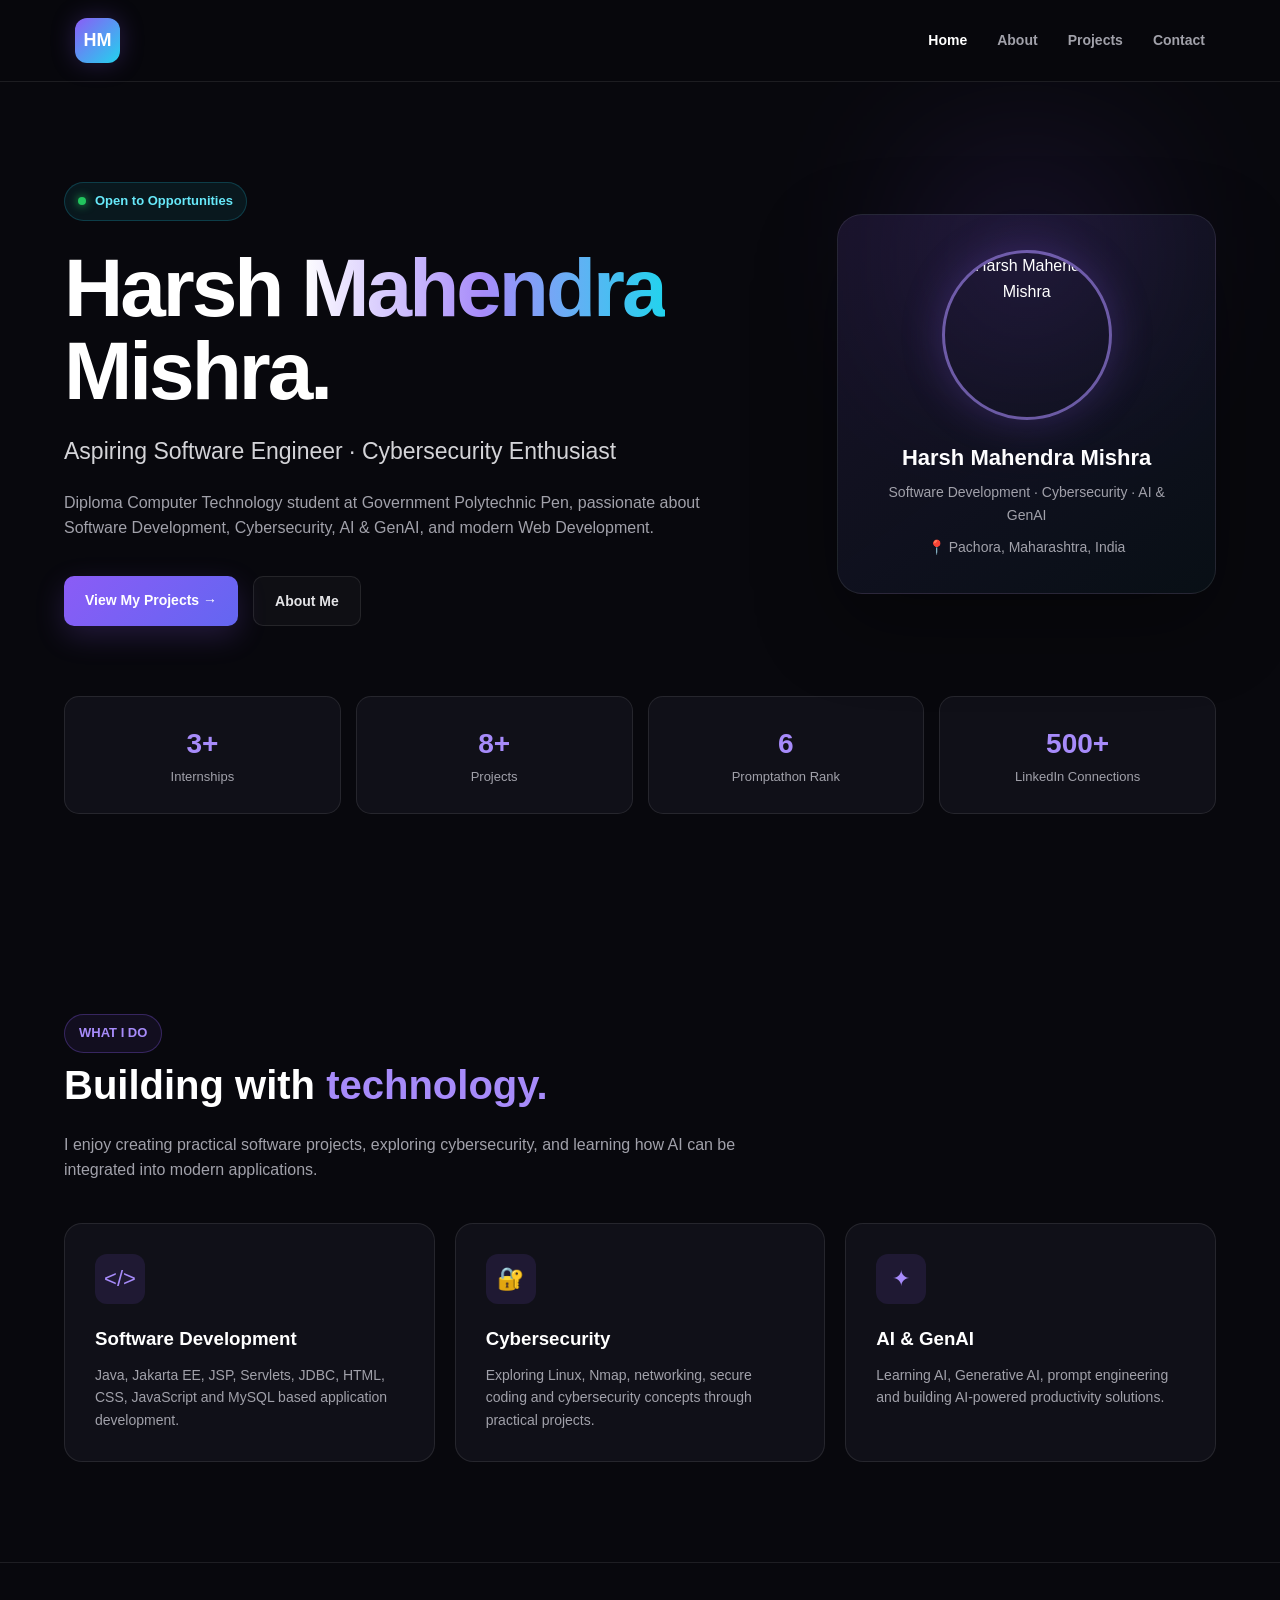
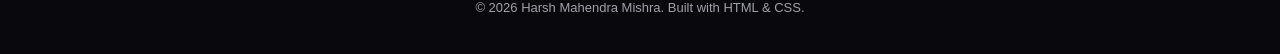
==== commit 83ac539d: "Update index.html" ====
--- a/index.html
+++ b/index.html
@@ -1,43 +1,941 @@
-<!DOCTYPE html><html lang="en"><head><meta charset="UTF-8">
-<meta name="viewport" content="width=device-width, initial-scale=1.0">
-<link rel="preconnect" href="https://fonts.googleapis.com">
-<link rel="preconnect" href="https://fonts.gstatic.com" crossorigin>
-<link href="https://fonts.googleapis.com/css2?family=Inter:wght@400;500;600;700;800&family=Space+Grotesk:wght@500;600;700&display=swap" rel="stylesheet">
-<link rel="stylesheet" href="assets/css/style.css"><title>Harsh Mahendra Mishra | Software Engineer</title></head><body>
-<div class="loader" id="loader"><div class="loader-inner"><div class="loader-ring"></div><div class="loader-text">HM<span>.</span></div><small>LOADING EXPERIENCE</small></div></div><header class="site-header">
-<nav class="nav container">
-<a class="brand page-link" href="index.html"><span>H</span>M<span class="dot">.</span></a>
-<button class="menu-btn" aria-label="Open menu"><i></i><i></i><i></i></button>
-<div class="nav-links">
-<a class="page-link" href="index.html">Home</a>
-<a class="page-link" href="about.html">About</a>
-<a class="page-link" href="projects.html">Projects</a>
-<a class="page-link" href="contact.html">Contact</a>
-</div>
-</nav></header>
-<main>
-<section class="hero container">
-<div class="hero-copy reveal">
-<div class="availability"><b></b> OPEN TO OPPORTUNITIES</div>
-<p class="eyebrow">HELLO, I'M</p>
-<h1>Harsh Mahendra<br><em>Mishra.</em></h1>
-<h2>Aspiring Software Engineer <span>·</span> Cybersecurity Enthusiast</h2>
-<p class="lead">Diploma Computer Technology student building practical digital experiences with Java, Jakarta EE, Python, Web Development, AI & GenAI and Cybersecurity.</p>
-<div class="hero-actions"><a class="btn primary page-link" href="projects.html">Explore my work <b>↗</b></a><a class="btn page-link" href="contact.html">Let's connect</a></div>
-<div class="social-row"><a href="https://github.com/Harsh2k7" target="_blank">GitHub</a><a href="https://www.linkedin.com/in/harsh-mishra2k7/" target="_blank">LinkedIn</a><span>📍 Pachora, Maharashtra, India</span></div>
-</div>
-<div class="hero-visual reveal">
-<div class="glow"></div>
-<div class="portrait-card"><div class="card-top"><span>HARSH / 2026</span><span>01</span></div>
-<img src="https://avatars.githubusercontent.com/u/190022282?v=4" alt="Harsh Mahendra Mishra">
-<div class="green">● AVAILABLE FOR INTERNSHIPS</div><h3>Software<br><em>& Security.</em></h3><p>Build. Learn. Secure.</p></div>
-<div class="floating f1">JAVA <small>JAKARTA EE</small></div><div class="floating f2">NMAP <small>CYBERSECURITY</small></div>
-</div>
-</section>
-<div class="marquee"><div>JAVA ✦ JAKARTA EE ✦ JSP & SERVLETS ✦ PYTHON ✦ AI & GENAI ✦ MYSQL ✦ LINUX ✦ NMAP ✦ C / C++ ✦ WEB DEVELOPMENT ✦</div></div>
-<section class="section container"><div class="section-title"><span>01 / PROFILE</span><a class="page-link" href="about.html">About me →</a></div>
-<div class="intro-grid"><h2>Turning curiosity into <em>real projects.</em></h2><p>I learn by building applications, experimenting with technology and exploring how software can be useful, scalable and secure.</p></div>
-<div class="stats"><div><b>03</b><span>Internship experiences</span></div><div><b>08+</b><span>Featured projects</span></div><div><b>06</b><span>Promptathon rank</span></div><div><b>500+</b><span>LinkedIn connections</span></div></div></section>
-<section class="section container"><div class="section-title"><span>02 / FOCUS</span><a class="page-link" href="projects.html">View projects →</a></div>
-<div class="focus-grid"><article><small>01</small><label>SOFTWARE ENGINEERING</label><h3>Java Web Development</h3><p>Jakarta EE, JSP, Servlets, JDBC, MySQL and Apache Tomcat.</p></article><article><small>02</small><label>CYBERSECURITY</label><h3>Security Mindset</h3><p>Linux, Nmap, secure coding and network-security projects.</p></article><article><small>03</small><label>AI / GENAI</label><h3>Explore & Prototype</h3><p>Prompt engineering, AI problem solving and technology challenges.</p></article></div></section>
-</main><footer><div class="container footer-inner"><span>© 2026 Harsh Mahendra Mishra</span><span>Built with HTML · CSS · JavaScript</span><a href="https://github.com/Harsh2k7" target="_blank">GitHub ↗</a></div></footer><script src="assets/js/main.js"></script></body></html>
+<!DOCTYPE html>
+<html lang="en">
+<head>
+    <meta charset="UTF-8">
+    <meta name="viewport" content="width=device-width, initial-scale=1.0">
+
+    <title>Harsh Mahendra Mishra | Software Developer</title>
+
+    <meta name="description"
+          content="Harsh Mahendra Mishra - Aspiring Software Engineer, Cybersecurity Enthusiast and AI & GenAI learner.">
+
+    <style>
+
+        /* =========================
+           RESET
+        ========================= */
+
+        * {
+            margin: 0;
+            padding: 0;
+            box-sizing: border-box;
+        }
+
+        html {
+            scroll-behavior: smooth;
+        }
+
+        body {
+            font-family: Arial, Helvetica, sans-serif;
+            background: #08080d;
+            color: #ffffff;
+            line-height: 1.6;
+        }
+
+        a {
+            color: inherit;
+            text-decoration: none;
+        }
+
+        img {
+            max-width: 100%;
+            display: block;
+        }
+
+
+        /* =========================
+           VARIABLES
+        ========================= */
+
+        :root {
+            --bg: #08080d;
+            --card: #101018;
+            --card2: #141420;
+            --border: rgba(255,255,255,0.09);
+
+            --purple: #8b5cf6;
+            --purple-light: #a78bfa;
+
+            --cyan: #22d3ee;
+
+            --text: #ffffff;
+            --muted: #a1a1aa;
+
+            --max-width: 1180px;
+        }
+
+
+        /* =========================
+           NAVBAR
+        ========================= */
+
+        header {
+            width: 100%;
+            position: sticky;
+            top: 0;
+            z-index: 1000;
+
+            background: rgba(8,8,13,0.92);
+            border-bottom: 1px solid var(--border);
+        }
+
+        .navbar {
+            max-width: var(--max-width);
+            margin: auto;
+
+            padding: 18px 25px;
+
+            display: flex;
+            justify-content: space-between;
+            align-items: center;
+        }
+
+        .logo {
+            width: 45px;
+            height: 45px;
+
+            display: flex;
+            justify-content: center;
+            align-items: center;
+
+            border-radius: 12px;
+
+            background: linear-gradient(
+                135deg,
+                var(--purple),
+                var(--cyan)
+            );
+
+            font-size: 18px;
+            font-weight: 800;
+
+            box-shadow:
+                0 0 25px rgba(139,92,246,0.25);
+        }
+
+        nav {
+            display: flex;
+            gap: 30px;
+        }
+
+        nav a {
+            color: var(--muted);
+            font-size: 14px;
+            font-weight: 600;
+
+            transition: 0.3s;
+        }
+
+        nav a:hover,
+        nav a.active {
+            color: white;
+        }
+
+
+        /* =========================
+           COMMON
+        ========================= */
+
+        .container {
+            width: 90%;
+            max-width: var(--max-width);
+            margin: auto;
+        }
+
+        section {
+            padding: 100px 0;
+        }
+
+        .tag {
+            display: inline-block;
+
+            padding: 8px 14px;
+
+            border: 1px solid rgba(139,92,246,0.3);
+            border-radius: 50px;
+
+            background: rgba(139,92,246,0.08);
+
+            color: var(--purple-light);
+
+            font-size: 13px;
+            font-weight: 700;
+        }
+
+        .section-title {
+            font-size: 40px;
+            margin-bottom: 15px;
+        }
+
+        .section-title span {
+            color: var(--purple-light);
+        }
+
+        .section-text {
+            color: var(--muted);
+            max-width: 700px;
+        }
+
+
+        /* =========================
+           HERO
+        ========================= */
+
+        .hero {
+            min-height: calc(100vh - 80px);
+
+            display: flex;
+            align-items: center;
+        }
+
+        .hero-grid {
+            display: grid;
+            grid-template-columns: 1.3fr 0.7fr;
+            gap: 70px;
+
+            align-items: center;
+        }
+
+        .availability {
+            display: inline-flex;
+            align-items: center;
+            gap: 9px;
+
+            margin-bottom: 25px;
+
+            padding: 8px 13px;
+
+            border-radius: 50px;
+
+            background: rgba(34,211,238,0.08);
+            border: 1px solid rgba(34,211,238,0.2);
+
+            color: #67e8f9;
+
+            font-size: 13px;
+            font-weight: 600;
+        }
+
+        .dot {
+            width: 8px;
+            height: 8px;
+
+            border-radius: 50%;
+
+            background: #22c55e;
+            box-shadow: 0 0 10px #22c55e;
+        }
+
+        .hero h1 {
+            font-size: clamp(45px, 7vw, 82px);
+            line-height: 1.02;
+
+            letter-spacing: -3px;
+
+            margin-bottom: 20px;
+        }
+
+        .gradient-text {
+            background: linear-gradient(
+                90deg,
+                #ffffff,
+                #a78bfa,
+                #22d3ee
+            );
+
+            -webkit-background-clip: text;
+            background-clip: text;
+            color: transparent;
+        }
+
+        .hero-subtitle {
+            font-size: 23px;
+            color: #d4d4d8;
+            margin-bottom: 20px;
+        }
+
+        .hero-description {
+            max-width: 650px;
+
+            color: var(--muted);
+
+            font-size: 16px;
+
+            margin-bottom: 35px;
+        }
+
+
+        /* =========================
+           BUTTONS
+        ========================= */
+
+        .buttons {
+            display: flex;
+            gap: 15px;
+            flex-wrap: wrap;
+        }
+
+        .btn {
+            display: inline-flex;
+
+            padding: 13px 21px;
+
+            border-radius: 10px;
+
+            font-size: 14px;
+            font-weight: 700;
+
+            transition: 0.3s;
+        }
+
+        .btn-primary {
+            background: linear-gradient(
+                135deg,
+                var(--purple),
+                #6366f1
+            );
+
+            box-shadow:
+                0 10px 30px rgba(139,92,246,0.2);
+        }
+
+        .btn-primary:hover {
+            transform: translateY(-3px);
+            box-shadow:
+                0 15px 35px rgba(139,92,246,0.35);
+        }
+
+        .btn-secondary {
+            border: 1px solid var(--border);
+            background: rgba(255,255,255,0.03);
+            color: #e4e4e7;
+        }
+
+        .btn-secondary:hover {
+            border-color: rgba(139,92,246,0.5);
+            transform: translateY(-3px);
+        }
+
+
+        /* =========================
+           PROFILE CARD
+        ========================= */
+
+        .profile-card {
+            position: relative;
+
+            padding: 35px;
+
+            background:
+                linear-gradient(
+                    145deg,
+                    rgba(139,92,246,0.12),
+                    rgba(34,211,238,0.04)
+                );
+
+            border: 1px solid var(--border);
+
+            border-radius: 25px;
+
+            text-align: center;
+
+            box-shadow:
+                0 30px 80px rgba(0,0,0,0.35);
+        }
+
+        .profile-card::before {
+            content: "";
+
+            position: absolute;
+
+            width: 180px;
+            height: 180px;
+
+            background: var(--purple);
+
+            filter: blur(90px);
+            opacity: 0.18;
+
+            top: -50px;
+            left: 50%;
+
+            transform: translateX(-50%);
+        }
+
+        .profile-img {
+            position: relative;
+
+            width: 170px;
+            height: 170px;
+
+            margin: auto auto 20px;
+
+            border-radius: 50%;
+
+            object-fit: cover;
+
+            border: 3px solid rgba(167,139,250,0.6);
+
+            box-shadow:
+                0 0 40px rgba(139,92,246,0.25);
+        }
+
+        .profile-card h3 {
+            font-size: 22px;
+            margin-bottom: 6px;
+        }
+
+        .profile-card p {
+            color: var(--muted);
+            font-size: 14px;
+        }
+
+
+        /* =========================
+           STATS
+        ========================= */
+
+        .stats {
+            display: grid;
+
+            grid-template-columns:
+                repeat(4, 1fr);
+
+            gap: 15px;
+
+            margin-top: 70px;
+        }
+
+        .stat {
+            padding: 25px;
+
+            background: var(--card);
+
+            border: 1px solid var(--border);
+
+            border-radius: 15px;
+
+            text-align: center;
+        }
+
+        .stat h3 {
+            font-size: 28px;
+            color: var(--purple-light);
+        }
+
+        .stat p {
+            color: var(--muted);
+            font-size: 13px;
+        }
+
+
+        /* =========================
+           FOCUS CARDS
+        ========================= */
+
+        .focus-grid {
+            display: grid;
+
+            grid-template-columns:
+                repeat(3, 1fr);
+
+            gap: 20px;
+
+            margin-top: 40px;
+        }
+
+        .focus-card {
+            padding: 30px;
+
+            background: var(--card);
+
+            border: 1px solid var(--border);
+
+            border-radius: 18px;
+
+            transition: 0.3s;
+        }
+
+        .focus-card:hover {
+            transform: translateY(-6px);
+
+            border-color:
+                rgba(139,92,246,0.4);
+
+            box-shadow:
+                0 20px 50px rgba(0,0,0,0.25);
+        }
+
+        .icon {
+            width: 50px;
+            height: 50px;
+
+            display: flex;
+            justify-content: center;
+            align-items: center;
+
+            border-radius: 12px;
+
+            background:
+                rgba(139,92,246,0.12);
+
+            color: var(--purple-light);
+
+            font-size: 22px;
+
+            margin-bottom: 20px;
+        }
+
+        .focus-card h3 {
+            margin-bottom: 10px;
+        }
+
+        .focus-card p {
+            color: var(--muted);
+            font-size: 14px;
+        }
+
+
+        /* =========================
+           FOOTER
+        ========================= */
+
+        footer {
+            padding: 35px 0;
+
+            border-top: 1px solid var(--border);
+
+            text-align: center;
+
+            color: var(--muted);
+
+            font-size: 13px;
+        }
+
+
+        /* =========================
+           RESPONSIVE
+        ========================= */
+
+        @media (max-width: 900px) {
+
+            .hero-grid {
+                grid-template-columns: 1fr;
+                text-align: center;
+            }
+
+            .hero-description {
+                margin-left: auto;
+                margin-right: auto;
+            }
+
+            .buttons {
+                justify-content: center;
+            }
+
+            .profile-card {
+                max-width: 420px;
+                margin: auto;
+            }
+
+            .stats {
+                grid-template-columns:
+                    repeat(2, 1fr);
+            }
+
+            .focus-grid {
+                grid-template-columns: 1fr;
+            }
+        }
+
+
+        @media (max-width: 650px) {
+
+            .navbar {
+                padding: 15px;
+            }
+
+            nav {
+                gap: 14px;
+            }
+
+            nav a {
+                font-size: 12px;
+            }
+
+            section {
+                padding: 70px 0;
+            }
+
+            .hero h1 {
+                font-size: 48px;
+                letter-spacing: -2px;
+            }
+
+            .hero-subtitle {
+                font-size: 19px;
+            }
+
+            .stats {
+                grid-template-columns: 1fr 1fr;
+            }
+
+            .profile-img {
+                width: 140px;
+                height: 140px;
+            }
+        }
+
+
+        @media (max-width: 450px) {
+
+            nav {
+                gap: 9px;
+            }
+
+            nav a {
+                font-size: 11px;
+            }
+
+            .logo {
+                width: 40px;
+                height: 40px;
+            }
+
+            .hero h1 {
+                font-size: 40px;
+            }
+
+            .stats {
+                grid-template-columns: 1fr;
+            }
+        }
+
+    </style>
+</head>
+
+<body>
+
+
+    <!-- =========================
+         HEADER
+    ========================== -->
+
+    <header>
+
+        <div class="navbar">
+
+            <a href="index.html" class="logo">
+                HM
+            </a>
+
+            <nav>
+
+                <a href="index.html" class="active">
+                    Home
+                </a>
+
+                <a href="about.html">
+                    About
+                </a>
+
+                <a href="projects.html">
+                    Projects
+                </a>
+
+                <a href="contact.html">
+                    Contact
+                </a>
+
+            </nav>
+
+        </div>
+
+    </header>
+
+
+    <!-- =========================
+         HERO
+    ========================== -->
+
+    <main>
+
+        <section class="hero">
+
+            <div class="container">
+
+                <div class="hero-grid">
+
+
+                    <!-- LEFT -->
+
+                    <div>
+
+                        <div class="availability">
+
+                            <span class="dot"></span>
+
+                            Open to Opportunities
+
+                        </div>
+
+
+                        <h1>
+
+                            Harsh
+                            <span class="gradient-text">
+                                Mahendra
+                            </span>
+                            Mishra.
+
+                        </h1>
+
+
+                        <p class="hero-subtitle">
+
+                            Aspiring Software Engineer
+                            · Cybersecurity Enthusiast
+
+                        </p>
+
+
+                        <p class="hero-description">
+
+                            Diploma Computer Technology student at
+                            Government Polytechnic Pen, passionate about
+                            Software Development, Cybersecurity,
+                            AI & GenAI, and modern Web Development.
+
+                        </p>
+
+
+                        <div class="buttons">
+
+                            <a
+                                href="projects.html"
+                                class="btn btn-primary"
+                            >
+                                View My Projects →
+                            </a>
+
+
+                            <a
+                                href="about.html"
+                                class="btn btn-secondary"
+                            >
+                                About Me
+                            </a>
+
+                        </div>
+
+                    </div>
+
+
+                    <!-- RIGHT -->
+
+                    <div class="profile-card">
+
+                        <img
+                            src="https://avatars.githubusercontent.com/u/190022282?v=4"
+                            alt="Harsh Mahendra Mishra"
+                            class="profile-img"
+                        >
+
+
+                        <h3>
+                            Harsh Mahendra Mishra
+                        </h3>
+
+
+                        <p>
+                            Software Development
+                            · Cybersecurity
+                            · AI & GenAI
+                        </p>
+
+
+                        <p style="margin-top:10px;">
+                            📍 Pachora, Maharashtra, India
+                        </p>
+
+                    </div>
+
+                </div>
+
+
+                <!-- STATS -->
+
+                <div class="stats">
+
+                    <div class="stat">
+
+                        <h3>3+</h3>
+
+                        <p>
+                            Internships
+                        </p>
+
+                    </div>
+
+
+                    <div class="stat">
+
+                        <h3>8+</h3>
+
+                        <p>
+                            Projects
+                        </p>
+
+                    </div>
+
+
+                    <div class="stat">
+
+                        <h3>6</h3>
+
+                        <p>
+                            Promptathon Rank
+                        </p>
+
+                    </div>
+
+
+                    <div class="stat">
+
+                        <h3>500+</h3>
+
+                        <p>
+                            LinkedIn Connections
+                        </p>
+
+                    </div>
+
+                </div>
+
+            </div>
+
+        </section>
+
+
+        <!-- =========================
+             FOCUS
+        ========================== -->
+
+        <section>
+
+            <div class="container">
+
+                <span class="tag">
+                    WHAT I DO
+                </span>
+
+
+                <h2 class="section-title">
+
+                    Building with
+                    <span>technology.</span>
+
+                </h2>
+
+
+                <p class="section-text">
+
+                    I enjoy creating practical software projects,
+                    exploring cybersecurity, and learning how AI
+                    can be integrated into modern applications.
+
+                </p>
+
+
+                <div class="focus-grid">
+
+
+                    <div class="focus-card">
+
+                        <div class="icon">
+                            &lt;/&gt;
+                        </div>
+
+                        <h3>
+                            Software Development
+                        </h3>
+
+                        <p>
+
+                            Java, Jakarta EE, JSP, Servlets,
+                            JDBC, HTML, CSS, JavaScript and
+                            MySQL based application development.
+
+                        </p>
+
+                    </div>
+
+
+                    <div class="focus-card">
+
+                        <div class="icon">
+                            🔐
+                        </div>
+
+                        <h3>
+                            Cybersecurity
+                        </h3>
+
+                        <p>
+
+                            Exploring Linux, Nmap, networking,
+                            secure coding and cybersecurity
+                            concepts through practical projects.
+
+                        </p>
+
+                    </div>
+
+
+                    <div class="focus-card">
+
+                        <div class="icon">
+                            ✦
+                        </div>
+
+                        <h3>
+                            AI & GenAI
+                        </h3>
+
+                        <p>
+
+                            Learning AI, Generative AI,
+                            prompt engineering and building
+                            AI-powered productivity solutions.
+
+                        </p>
+
+                    </div>
+
+                </div>
+
+            </div>
+
+        </section>
+
+    </main>
+
+
+    <!-- =========================
+         FOOTER
+    ========================== -->
+
+    <footer>
+
+        <div class="container">
+
+            © 2026 Harsh Mahendra Mishra.
+            Built with HTML & CSS.
+
+        </div>
+
+    </footer>
+
+
+</body>
+</html>
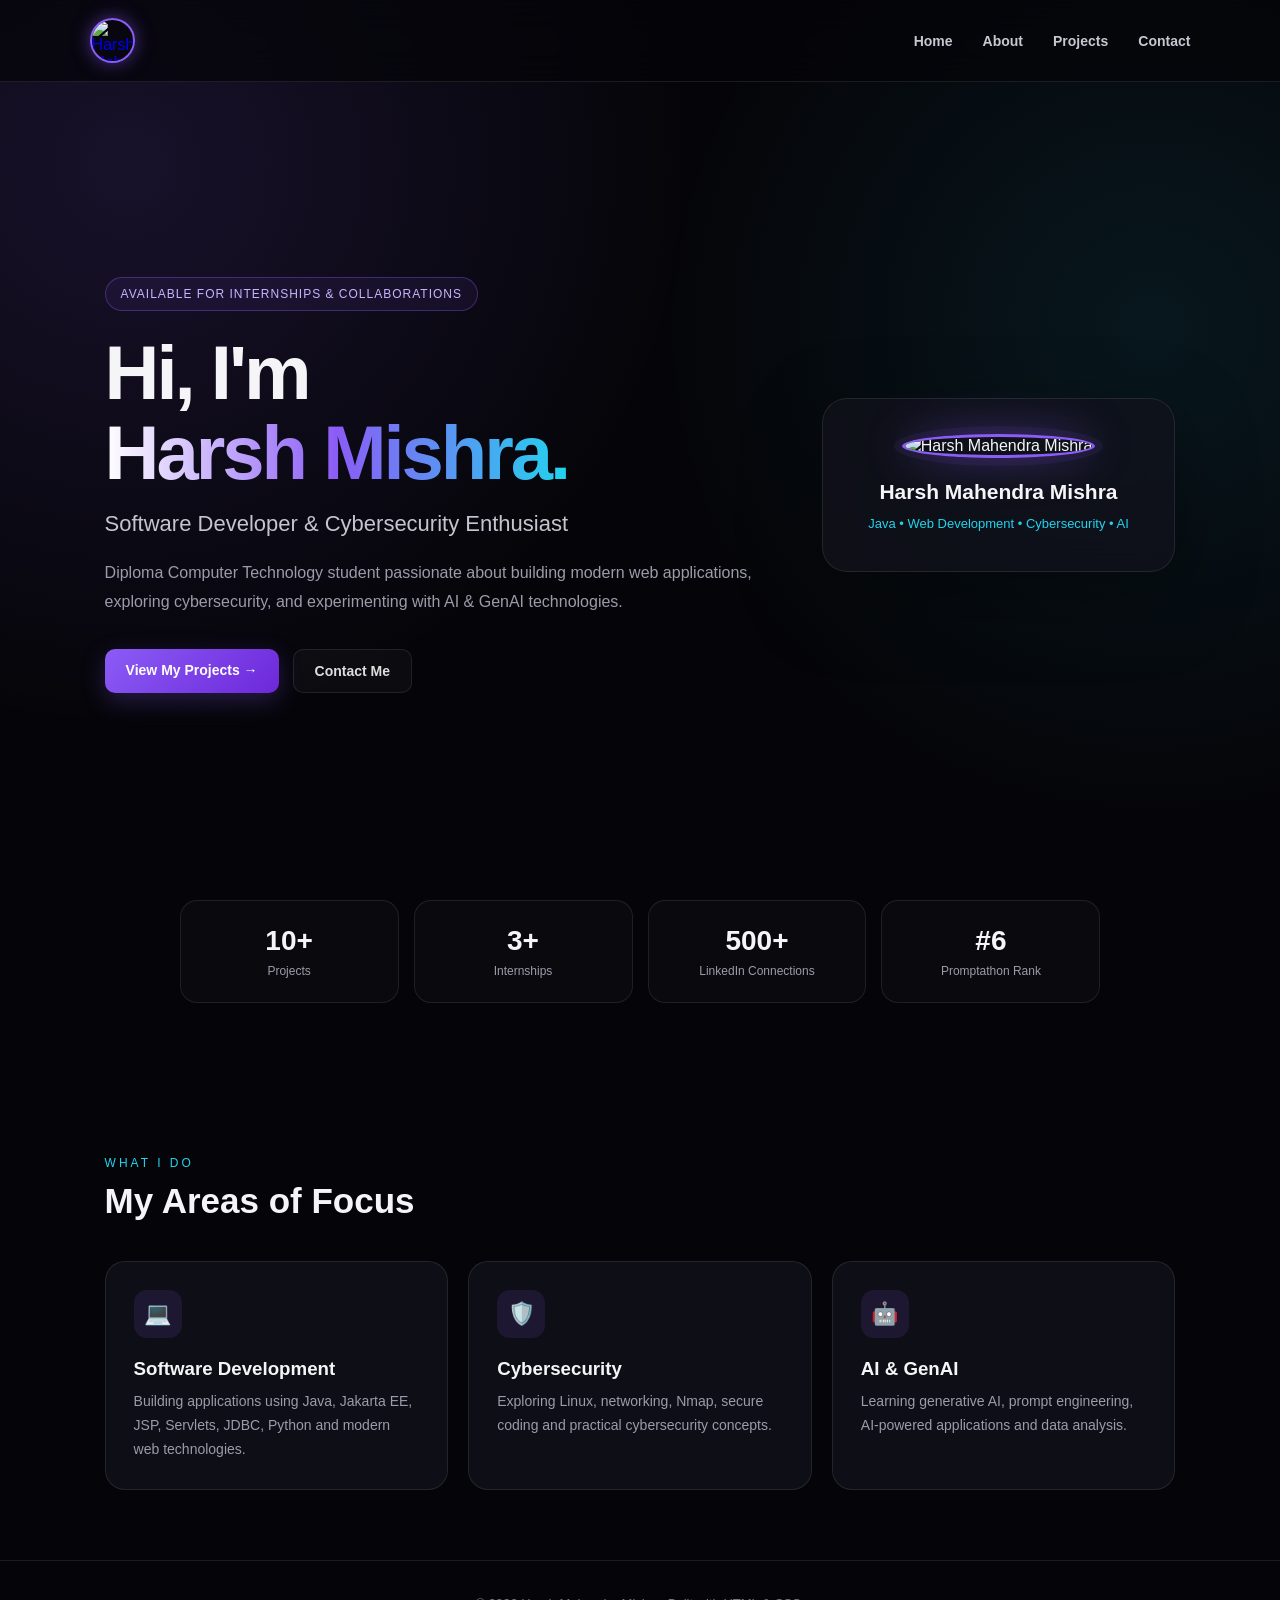
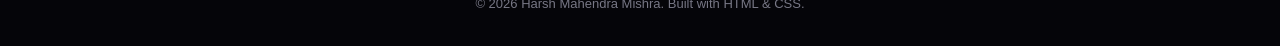
==== commit 95a02a98: "Update index.html" ====
--- a/index.html
+++ b/index.html
@@ -1,941 +1,1556 @@
 <!DOCTYPE html>
 <html lang="en">
+
 <head>
-    <meta charset="UTF-8">
-    <meta name="viewport" content="width=device-width, initial-scale=1.0">
-
-    <title>Harsh Mahendra Mishra | Software Developer</title>
-
-    <meta name="description"
-          content="Harsh Mahendra Mishra - Aspiring Software Engineer, Cybersecurity Enthusiast and AI & GenAI learner.">
-
-    <style>
-
-        /* =========================
-           RESET
-        ========================= */
-
-        * {
-            margin: 0;
-            padding: 0;
-            box-sizing: border-box;
-        }
-
-        html {
-            scroll-behavior: smooth;
-        }
-
-        body {
-            font-family: Arial, Helvetica, sans-serif;
-            background: #08080d;
-            color: #ffffff;
-            line-height: 1.6;
-        }
-
-        a {
-            color: inherit;
-            text-decoration: none;
-        }
-
-        img {
-            max-width: 100%;
-            display: block;
-        }
-
-
-        /* =========================
-           VARIABLES
-        ========================= */
-
-        :root {
-            --bg: #08080d;
-            --card: #101018;
-            --card2: #141420;
-            --border: rgba(255,255,255,0.09);
-
-            --purple: #8b5cf6;
-            --purple-light: #a78bfa;
-
-            --cyan: #22d3ee;
-
-            --text: #ffffff;
-            --muted: #a1a1aa;
-
-            --max-width: 1180px;
-        }
-
-
-        /* =========================
-           NAVBAR
-        ========================= */
-
-        header {
-            width: 100%;
-            position: sticky;
-            top: 0;
-            z-index: 1000;
-
-            background: rgba(8,8,13,0.92);
-            border-bottom: 1px solid var(--border);
-        }
-
-        .navbar {
-            max-width: var(--max-width);
-            margin: auto;
-
-            padding: 18px 25px;
-
-            display: flex;
-            justify-content: space-between;
-            align-items: center;
-        }
-
-        .logo {
-            width: 45px;
-            height: 45px;
-
-            display: flex;
-            justify-content: center;
-            align-items: center;
-
-            border-radius: 12px;
-
-            background: linear-gradient(
-                135deg,
-                var(--purple),
-                var(--cyan)
-            );
-
-            font-size: 18px;
-            font-weight: 800;
-
-            box-shadow:
-                0 0 25px rgba(139,92,246,0.25);
-        }
-
-        nav {
-            display: flex;
-            gap: 30px;
-        }
-
-        nav a {
-            color: var(--muted);
-            font-size: 14px;
-            font-weight: 600;
-
-            transition: 0.3s;
-        }
-
-        nav a:hover,
-        nav a.active {
-            color: white;
-        }
-
-
-        /* =========================
-           COMMON
-        ========================= */
-
-        .container {
-            width: 90%;
-            max-width: var(--max-width);
-            margin: auto;
-        }
-
-        section {
-            padding: 100px 0;
-        }
-
-        .tag {
-            display: inline-block;
-
-            padding: 8px 14px;
-
-            border: 1px solid rgba(139,92,246,0.3);
-            border-radius: 50px;
-
-            background: rgba(139,92,246,0.08);
-
-            color: var(--purple-light);
-
-            font-size: 13px;
-            font-weight: 700;
-        }
-
-        .section-title {
-            font-size: 40px;
-            margin-bottom: 15px;
-        }
-
-        .section-title span {
-            color: var(--purple-light);
-        }
-
-        .section-text {
-            color: var(--muted);
-            max-width: 700px;
-        }
-
-
-        /* =========================
-           HERO
-        ========================= */
-
-        .hero {
-            min-height: calc(100vh - 80px);
-
-            display: flex;
-            align-items: center;
-        }
-
-        .hero-grid {
-            display: grid;
-            grid-template-columns: 1.3fr 0.7fr;
-            gap: 70px;
-
-            align-items: center;
-        }
-
-        .availability {
-            display: inline-flex;
-            align-items: center;
-            gap: 9px;
-
-            margin-bottom: 25px;
-
-            padding: 8px 13px;
-
-            border-radius: 50px;
-
-            background: rgba(34,211,238,0.08);
-            border: 1px solid rgba(34,211,238,0.2);
-
-            color: #67e8f9;
-
-            font-size: 13px;
-            font-weight: 600;
-        }
-
-        .dot {
-            width: 8px;
-            height: 8px;
-
-            border-radius: 50%;
-
-            background: #22c55e;
-            box-shadow: 0 0 10px #22c55e;
-        }
-
-        .hero h1 {
-            font-size: clamp(45px, 7vw, 82px);
-            line-height: 1.02;
-
-            letter-spacing: -3px;
-
-            margin-bottom: 20px;
-        }
-
-        .gradient-text {
-            background: linear-gradient(
-                90deg,
-                #ffffff,
-                #a78bfa,
-                #22d3ee
-            );
-
-            -webkit-background-clip: text;
-            background-clip: text;
-            color: transparent;
-        }
-
-        .hero-subtitle {
-            font-size: 23px;
-            color: #d4d4d8;
-            margin-bottom: 20px;
-        }
-
-        .hero-description {
-            max-width: 650px;
-
-            color: var(--muted);
-
-            font-size: 16px;
-
-            margin-bottom: 35px;
-        }
-
-
-        /* =========================
-           BUTTONS
-        ========================= */
-
-        .buttons {
-            display: flex;
-            gap: 15px;
-            flex-wrap: wrap;
-        }
-
-        .btn {
-            display: inline-flex;
-
-            padding: 13px 21px;
-
-            border-radius: 10px;
-
-            font-size: 14px;
-            font-weight: 700;
-
-            transition: 0.3s;
-        }
-
-        .btn-primary {
-            background: linear-gradient(
-                135deg,
-                var(--purple),
-                #6366f1
-            );
-
-            box-shadow:
-                0 10px 30px rgba(139,92,246,0.2);
-        }
-
-        .btn-primary:hover {
-            transform: translateY(-3px);
-            box-shadow:
-                0 15px 35px rgba(139,92,246,0.35);
-        }
-
-        .btn-secondary {
-            border: 1px solid var(--border);
-            background: rgba(255,255,255,0.03);
-            color: #e4e4e7;
-        }
-
-        .btn-secondary:hover {
-            border-color: rgba(139,92,246,0.5);
-            transform: translateY(-3px);
-        }
-
-
-        /* =========================
-           PROFILE CARD
-        ========================= */
-
-        .profile-card {
-            position: relative;
-
-            padding: 35px;
-
-            background:
-                linear-gradient(
-                    145deg,
-                    rgba(139,92,246,0.12),
-                    rgba(34,211,238,0.04)
-                );
-
-            border: 1px solid var(--border);
-
-            border-radius: 25px;
-
-            text-align: center;
-
-            box-shadow:
-                0 30px 80px rgba(0,0,0,0.35);
-        }
-
-        .profile-card::before {
-            content: "";
-
-            position: absolute;
-
-            width: 180px;
-            height: 180px;
-
-            background: var(--purple);
-
-            filter: blur(90px);
-            opacity: 0.18;
-
-            top: -50px;
-            left: 50%;
-
-            transform: translateX(-50%);
-        }
-
-        .profile-img {
-            position: relative;
-
-            width: 170px;
-            height: 170px;
-
-            margin: auto auto 20px;
-
-            border-radius: 50%;
-
-            object-fit: cover;
-
-            border: 3px solid rgba(167,139,250,0.6);
-
-            box-shadow:
-                0 0 40px rgba(139,92,246,0.25);
-        }
-
-        .profile-card h3 {
-            font-size: 22px;
-            margin-bottom: 6px;
-        }
-
-        .profile-card p {
-            color: var(--muted);
-            font-size: 14px;
-        }
-
-
-        /* =========================
-           STATS
-        ========================= */
-
-        .stats {
-            display: grid;
-
-            grid-template-columns:
-                repeat(4, 1fr);
-
-            gap: 15px;
-
-            margin-top: 70px;
-        }
-
-        .stat {
-            padding: 25px;
-
-            background: var(--card);
-
-            border: 1px solid var(--border);
-
-            border-radius: 15px;
-
-            text-align: center;
-        }
-
-        .stat h3 {
-            font-size: 28px;
-            color: var(--purple-light);
-        }
-
-        .stat p {
-            color: var(--muted);
-            font-size: 13px;
-        }
-
-
-        /* =========================
-           FOCUS CARDS
-        ========================= */
-
-        .focus-grid {
-            display: grid;
-
-            grid-template-columns:
-                repeat(3, 1fr);
-
-            gap: 20px;
-
-            margin-top: 40px;
-        }
-
-        .focus-card {
-            padding: 30px;
-
-            background: var(--card);
-
-            border: 1px solid var(--border);
-
-            border-radius: 18px;
-
-            transition: 0.3s;
-        }
-
-        .focus-card:hover {
-            transform: translateY(-6px);
-
-            border-color:
-                rgba(139,92,246,0.4);
-
-            box-shadow:
-                0 20px 50px rgba(0,0,0,0.25);
-        }
-
-        .icon {
-            width: 50px;
-            height: 50px;
-
-            display: flex;
-            justify-content: center;
-            align-items: center;
-
-            border-radius: 12px;
-
-            background:
-                rgba(139,92,246,0.12);
-
-            color: var(--purple-light);
-
-            font-size: 22px;
-
-            margin-bottom: 20px;
-        }
-
-        .focus-card h3 {
-            margin-bottom: 10px;
-        }
-
-        .focus-card p {
-            color: var(--muted);
-            font-size: 14px;
-        }
-
-
-        /* =========================
-           FOOTER
-        ========================= */
-
-        footer {
-            padding: 35px 0;
-
-            border-top: 1px solid var(--border);
-
-            text-align: center;
-
-            color: var(--muted);
-
-            font-size: 13px;
-        }
-
-
-        /* =========================
-           RESPONSIVE
-        ========================= */
-
-        @media (max-width: 900px) {
-
-            .hero-grid {
-                grid-template-columns: 1fr;
-                text-align: center;
+
+<meta charset="UTF-8">
+<meta name="viewport" content="width=device-width, initial-scale=1.0">
+
+<title>Harsh Mahendra Mishra | Software Developer</title>
+
+<style>
+
+/* =====================================================
+   GLOBAL
+===================================================== */
+
+*{
+    margin:0;
+    padding:0;
+    box-sizing:border-box;
+}
+
+html{
+    scroll-behavior:smooth;
+}
+
+:root{
+    --bg:#050509;
+    --bg2:#0a0a10;
+    --card:rgba(18,18,28,.72);
+    --border:rgba(255,255,255,.09);
+
+    --purple:#8b5cf6;
+    --purple2:#6d28d9;
+    --cyan:#22d3ee;
+
+    --white:#f5f5f7;
+    --muted:#9b9baa;
+}
+
+body{
+    font-family:Arial,Helvetica,sans-serif;
+
+    color:var(--white);
+
+    background:
+        radial-gradient(
+            circle at 10% 10%,
+            rgba(139,92,246,.14),
+            transparent 30%
+        ),
+        radial-gradient(
+            circle at 90% 20%,
+            rgba(34,211,238,.09),
+            transparent 28%
+        ),
+        var(--bg);
+
+    min-height:100vh;
+    overflow-x:hidden;
+}
+
+
+/* =====================================================
+   INDEX LOADING SCREEN
+   FULL PREMIUM ENTRY ANIMATION
+===================================================== */
+
+#loader{
+
+    position:fixed;
+
+    inset:0;
+
+    z-index:99999;
+
+    display:flex;
+
+    align-items:center;
+
+    justify-content:center;
+
+    background:
+        radial-gradient(
+            circle at center,
+            #19152e 0%,
+            #09090f 50%,
+            #030305 100%
+        );
+
+    /*
+       IMPORTANT:
+       CSS automatically hides loader.
+       JS failure cannot cause infinite loading.
+    */
+
+    animation:
+        loaderAutoHide .7s ease 2.4s forwards;
+}
+
+
+@keyframes loaderAutoHide{
+
+    0%{
+        opacity:1;
+        visibility:visible;
+        pointer-events:auto;
+    }
+
+    99%{
+        opacity:0;
+        visibility:hidden;
+        pointer-events:none;
+    }
+
+    100%{
+        opacity:0;
+        visibility:hidden;
+        pointer-events:none;
+        display:none;
+    }
+
+}
+
+
+.loader-content{
+
+    width:90%;
+
+    max-width:430px;
+
+    text-align:center;
+
+    position:relative;
+
+    animation:
+        loaderContentIn 1s ease forwards;
+}
+
+
+@keyframes loaderContentIn{
+
+    from{
+        opacity:0;
+        transform:translateY(25px) scale(.94);
+    }
+
+    to{
+        opacity:1;
+        transform:translateY(0) scale(1);
+    }
+
+}
+
+
+/* PHOTO */
+
+.loader-photo{
+
+    width:120px;
+
+    height:120px;
+
+    margin:auto;
+
+    position:relative;
+
+    z-index:2;
+}
+
+
+.loader-photo img{
+
+    width:100%;
+
+    height:100%;
+
+    object-fit:cover;
+
+    border-radius:50%;
+
+    border:3px solid var(--purple);
+
+    box-shadow:
+        0 0 25px rgba(139,92,246,.5),
+        0 0 60px rgba(139,92,246,.25);
+
+    animation:
+        loaderPhotoPulse 1.5s ease-in-out infinite;
+
+}
+
+
+@keyframes loaderPhotoPulse{
+
+    0%,100%{
+        transform:scale(1);
+
+        box-shadow:
+            0 0 20px rgba(139,92,246,.4),
+            0 0 50px rgba(139,92,246,.15);
+    }
+
+    50%{
+        transform:scale(1.07);
+
+        box-shadow:
+            0 0 40px rgba(139,92,246,.85),
+            0 0 80px rgba(139,92,246,.3);
+    }
+
+}
+
+
+/* ROTATING RING */
+
+.loader-ring{
+
+    position:absolute;
+
+    width:148px;
+
+    height:148px;
+
+    left:50%;
+
+    top:-14px;
+
+    transform:translateX(-50%);
+
+    border-radius:50%;
+
+    border:2px solid transparent;
+
+    border-top-color:var(--cyan);
+
+    border-right-color:var(--purple);
+
+    border-bottom-color:rgba(139,92,246,.25);
+
+    animation:
+        loaderRotate 1s linear infinite;
+
+}
+
+
+@keyframes loaderRotate{
+
+    from{
+        transform:translateX(-50%) rotate(0deg);
+    }
+
+    to{
+        transform:translateX(-50%) rotate(360deg);
+    }
+
+}
+
+
+/* TEXT */
+
+.loader-content h2{
+
+    margin-top:35px;
+
+    font-size:20px;
+
+    letter-spacing:3px;
+
+    color:white;
+
+}
+
+
+.loader-content p{
+
+    margin-top:9px;
+
+    font-size:11px;
+
+    letter-spacing:4px;
+
+    color:var(--cyan);
+
+}
+
+
+/* LOADING BAR */
+
+.loader-bar{
+
+    width:100%;
+
+    height:4px;
+
+    margin-top:30px;
+
+    background:#20202b;
+
+    border-radius:20px;
+
+    overflow:hidden;
+
+}
+
+
+.loader-progress{
+
+    width:0%;
+
+    height:100%;
+
+    border-radius:20px;
+
+    background:
+        linear-gradient(
+            90deg,
+            var(--purple),
+            var(--cyan)
+        );
+
+    animation:
+        loadingProgress 2.1s ease forwards;
+
+}
+
+
+@keyframes loadingProgress{
+
+    0%{
+        width:0%;
+    }
+
+    25%{
+        width:25%;
+    }
+
+    50%{
+        width:52%;
+    }
+
+    75%{
+        width:78%;
+    }
+
+    100%{
+        width:100%;
+    }
+
+}
+
+
+.loader-percent{
+
+    display:block;
+
+    margin-top:10px;
+
+    font-size:13px;
+
+    color:#9999aa;
+
+}
+
+
+/* =====================================================
+   NAVBAR
+===================================================== */
+
+header{
+
+    position:fixed;
+
+    top:0;
+
+    left:0;
+
+    right:0;
+
+    z-index:1000;
+
+    padding:18px 7%;
+
+    background:
+        rgba(5,5,9,.72);
+
+    backdrop-filter:blur(18px);
+
+    border-bottom:
+        1px solid var(--border);
+}
+
+
+.navbar{
+
+    max-width:1250px;
+
+    margin:auto;
+
+    display:flex;
+
+    align-items:center;
+
+    justify-content:space-between;
+
+}
+
+
+/* LOGO */
+
+.logo{
+
+    display:flex;
+
+    align-items:center;
+
+    text-decoration:none;
+
+}
+
+
+.logo img{
+
+    width:45px;
+
+    height:45px;
+
+    object-fit:cover;
+
+    border-radius:50%;
+
+    border:2px solid var(--purple);
+
+    box-shadow:
+        0 0 18px rgba(139,92,246,.5);
+
+    transition:.35s;
+
+}
+
+
+.logo img:hover{
+
+    transform:
+        scale(1.08)
+        rotate(8deg);
+
+    box-shadow:
+        0 0 30px rgba(139,92,246,.8);
+
+}
+
+
+/* NAV */
+
+nav{
+
+    display:flex;
+
+    gap:30px;
+
+}
+
+
+nav a{
+
+    position:relative;
+
+    color:#c7c7d1;
+
+    text-decoration:none;
+
+    font-size:14px;
+
+    font-weight:600;
+
+    transition:.3s;
+
+}
+
+
+nav a::after{
+
+    content:"";
+
+    position:absolute;
+
+    left:0;
+
+    bottom:-7px;
+
+    width:0;
+
+    height:2px;
+
+    background:
+        linear-gradient(
+            90deg,
+            var(--purple),
+            var(--cyan)
+        );
+
+    transition:.3s;
+
+}
+
+
+nav a:hover{
+
+    color:white;
+
+}
+
+
+nav a:hover::after{
+
+    width:100%;
+
+}
+
+
+/* =====================================================
+   HERO
+===================================================== */
+
+.hero{
+
+    min-height:100vh;
+
+    max-width:1250px;
+
+    margin:auto;
+
+    padding:
+        150px
+        7%
+        80px;
+
+    display:grid;
+
+    grid-template-columns:
+        1.3fr
+        .7fr;
+
+    align-items:center;
+
+    gap:60px;
+
+}
+
+
+/* BADGE */
+
+.badge{
+
+    display:inline-block;
+
+    padding:9px 15px;
+
+    border-radius:30px;
+
+    background:
+        rgba(139,92,246,.08);
+
+    border:
+        1px solid rgba(139,92,246,.35);
+
+    color:#c8b5ff;
+
+    font-size:12px;
+
+    letter-spacing:1px;
+
+    margin-bottom:22px;
+
+    animation:
+        badgePulse 2.2s infinite;
+
+}
+
+
+@keyframes badgePulse{
+
+    0%,100%{
+        box-shadow:0 0 0 rgba(139,92,246,0);
+    }
+
+    50%{
+        box-shadow:
+            0 0 25px
+            rgba(139,92,246,.2);
+    }
+
+}
+
+
+/* HERO TITLE */
+
+.hero h1{
+
+    font-size:
+        clamp(
+            42px,
+            6vw,
+            76px
+        );
+
+    line-height:1.05;
+
+    letter-spacing:-3px;
+
+}
+
+
+.gradient{
+
+    background:
+        linear-gradient(
+            90deg,
+            #ffffff,
+            var(--purple),
+            var(--cyan)
+        );
+
+    -webkit-background-clip:text;
+
+    -webkit-text-fill-color:transparent;
+
+}
+
+
+.hero h2{
+
+    margin-top:18px;
+
+    color:#c5c5cf;
+
+    font-size:22px;
+
+    font-weight:500;
+
+}
+
+
+.hero p{
+
+    margin-top:22px;
+
+    max-width:650px;
+
+    color:var(--muted);
+
+    line-height:1.8;
+
+}
+
+
+/* =====================================================
+   BUTTONS
+===================================================== */
+
+.buttons{
+
+    display:flex;
+
+    gap:14px;
+
+    margin-top:32px;
+
+    flex-wrap:wrap;
+
+}
+
+
+.btn{
+
+    display:inline-block;
+
+    padding:13px 21px;
+
+    border-radius:10px;
+
+    text-decoration:none;
+
+    font-size:14px;
+
+    font-weight:700;
+
+    transition:.3s;
+
+}
+
+
+.btn-primary{
+
+    color:white;
+
+    background:
+        linear-gradient(
+            135deg,
+            var(--purple),
+            var(--purple2)
+        );
+
+    box-shadow:
+        0 8px 25px
+        rgba(139,92,246,.25);
+
+}
+
+
+.btn-primary:hover{
+
+    transform:translateY(-4px);
+
+    box-shadow:
+        0 12px 35px
+        rgba(139,92,246,.5);
+
+}
+
+
+.btn-outline{
+
+    color:#ddd;
+
+    border:
+        1px solid var(--border);
+
+    background:
+        rgba(255,255,255,.03);
+
+}
+
+
+.btn-outline:hover{
+
+    transform:translateY(-4px);
+
+    color:var(--cyan);
+
+    border-color:var(--cyan);
+
+}
+
+
+/* =====================================================
+   PROFILE CARD
+===================================================== */
+
+.profile-card{
+
+    padding:35px;
+
+    text-align:center;
+
+    background:var(--card);
+
+    border:
+        1px solid var(--border);
+
+    border-radius:25px;
+
+    backdrop-filter:blur(18px);
+
+    box-shadow:
+        0 25px 80px
+        rgba(0,0,0,.35);
+
+    animation:
+        floatingCard 4s ease-in-out infinite;
+
+}
+
+
+@keyframes floatingCard{
+
+    0%,100%{
+        transform:translateY(0);
+    }
+
+    50%{
+        transform:translateY(-12px);
+    }
+
+}
+
+
+.profile-card img{
+
+    width:190px;
+
+    height:190px;
+
+    object-fit:cover;
+
+    border-radius:50%;
+
+    border:
+        3px solid var(--purple);
+
+    box-shadow:
+        0 0 0 8px
+        rgba(139,92,246,.08),
+
+        0 0 45px
+        rgba(139,92,246,.45);
+
+}
+
+
+.profile-card h3{
+
+    margin-top:22px;
+
+    font-size:21px;
+
+}
+
+
+.profile-card p{
+
+    margin-top:8px;
+
+    color:var(--cyan);
+
+    font-size:13px;
+
+}
+
+
+/* =====================================================
+   STATS
+===================================================== */
+
+.stats{
+
+    max-width:1100px;
+
+    margin:
+        0 auto
+        80px;
+
+    padding:
+        0 7%;
+
+    display:grid;
+
+    grid-template-columns:
+        repeat(4,1fr);
+
+    gap:15px;
+
+}
+
+
+.stat{
+
+    padding:24px;
+
+    text-align:center;
+
+    border:
+        1px solid var(--border);
+
+    border-radius:17px;
+
+    background:
+        rgba(255,255,255,.025);
+
+    transition:.3s;
+
+}
+
+
+.stat:hover{
+
+    transform:translateY(-6px);
+
+    border-color:
+        rgba(139,92,246,.5);
+
+}
+
+
+.stat h3{
+
+    font-size:28px;
+
+}
+
+
+.stat p{
+
+    margin-top:7px;
+
+    color:var(--muted);
+
+    font-size:12px;
+
+}
+
+
+/* =====================================================
+   FOCUS SECTION
+===================================================== */
+
+.section{
+
+    max-width:1250px;
+
+    margin:auto;
+
+    padding:
+        70px 7%;
+
+}
+
+
+.section-title{
+
+    margin-bottom:40px;
+
+}
+
+
+.section-title span{
+
+    color:var(--cyan);
+
+    font-size:12px;
+
+    letter-spacing:3px;
+
+}
+
+
+.section-title h2{
+
+    margin-top:10px;
+
+    font-size:35px;
+
+}
+
+
+.cards{
+
+    display:grid;
+
+    grid-template-columns:
+        repeat(3,1fr);
+
+    gap:20px;
+
+}
+
+
+.card{
+
+    padding:28px;
+
+    background:var(--card);
+
+    border:
+        1px solid var(--border);
+
+    border-radius:20px;
+
+    transition:.35s;
+
+}
+
+
+.card:hover{
+
+    transform:translateY(-8px);
+
+    border-color:
+        rgba(34,211,238,.4);
+
+    box-shadow:
+        0 20px 50px
+        rgba(0,0,0,.3);
+
+}
+
+
+.icon{
+
+    width:48px;
+
+    height:48px;
+
+    display:flex;
+
+    align-items:center;
+
+    justify-content:center;
+
+    border-radius:13px;
+
+    background:
+        rgba(139,92,246,.12);
+
+    font-size:22px;
+
+}
+
+
+.card h3{
+
+    margin-top:20px;
+
+}
+
+
+.card p{
+
+    margin-top:10px;
+
+    color:var(--muted);
+
+    line-height:1.7;
+
+    font-size:14px;
+
+}
+
+
+/* =====================================================
+   FOOTER
+===================================================== */
+
+footer{
+
+    border-top:
+        1px solid var(--border);
+
+    padding:
+        35px 7%;
+
+    text-align:center;
+
+    color:#777785;
+
+    font-size:13px;
+
+}
+
+
+/* =====================================================
+   MOBILE
+===================================================== */
+
+@media(max-width:800px){
+
+    header{
+        padding:15px 5%;
+    }
+
+    nav{
+        gap:15px;
+    }
+
+    nav a{
+        font-size:12px;
+    }
+
+    .hero{
+
+        grid-template-columns:1fr;
+
+        padding:
+            130px 6%
+            60px;
+
+        text-align:center;
+
+    }
+
+    .hero p{
+
+        margin-left:auto;
+
+        margin-right:auto;
+
+    }
+
+    .buttons{
+
+        justify-content:center;
+
+    }
+
+    .profile-card{
+
+        max-width:380px;
+
+        margin:auto;
+
+    }
+
+    .stats{
+
+        grid-template-columns:
+            repeat(2,1fr);
+
+        padding:0 6%;
+
+    }
+
+    .cards{
+
+        grid-template-columns:1fr;
+
+    }
+
+    .section{
+
+        padding:
+            60px 6%;
+
+    }
+
+}
+
+
+@media(max-width:480px){
+
+    nav{
+        gap:9px;
+    }
+
+    nav a{
+        font-size:10px;
+    }
+
+    .logo img{
+
+        width:38px;
+
+        height:38px;
+
+    }
+
+    .hero h1{
+
+        letter-spacing:-2px;
+
+    }
+
+    .profile-card img{
+
+        width:150px;
+
+        height:150px;
+
+    }
+
+}
+
+</style>
+
+</head>
+
+
+<body>
+
+
+<!-- =====================================================
+     MAIN ENTRY LOADER
+===================================================== -->
+
+<div id="loader">
+
+    <div class="loader-content">
+
+        <div class="loader-photo">
+
+            <img
+                src="https://avatars.githubusercontent.com/u/190022282?v=4"
+                alt="Harsh Mahendra Mishra"
+            >
+
+        </div>
+
+        <div class="loader-ring"></div>
+
+        <h2>
+            HARSH MAHENDRA MISHRA
+        </h2>
+
+        <p>
+            LOADING EXPERIENCE
+        </p>
+
+        <div class="loader-bar">
+
+            <div class="loader-progress"></div>
+
+        </div>
+
+        <span class="loader-percent">
+            0%
+        </span>
+
+    </div>
+
+</div>
+
+
+<!-- =====================================================
+     NAVBAR
+===================================================== -->
+
+<header>
+
+<div class="navbar">
+
+    <a
+        class="logo"
+        href="index.html"
+    >
+
+        <img
+            src="https://avatars.githubusercontent.com/u/190022282?v=4"
+            alt="Harsh Mahendra Mishra"
+        >
+
+    </a>
+
+
+    <nav>
+
+        <a href="index.html">
+            Home
+        </a>
+
+        <a href="about.html">
+            About
+        </a>
+
+        <a href="projects.html">
+            Projects
+        </a>
+
+        <a href="contact.html">
+            Contact
+        </a>
+
+    </nav>
+
+</div>
+
+</header>
+
+
+<!-- =====================================================
+     HERO
+===================================================== -->
+
+<main>
+
+<section class="hero">
+
+
+    <div>
+
+        <span class="badge">
+            AVAILABLE FOR INTERNSHIPS & COLLABORATIONS
+        </span>
+
+
+        <h1>
+
+            Hi, I'm<br>
+
+            <span class="gradient">
+                Harsh Mishra.
+            </span>
+
+        </h1>
+
+
+        <h2>
+            Software Developer & Cybersecurity Enthusiast
+        </h2>
+
+
+        <p>
+
+            Diploma Computer Technology student passionate
+            about building modern web applications, exploring
+            cybersecurity, and experimenting with AI & GenAI
+            technologies.
+
+        </p>
+
+
+        <div class="buttons">
+
+            <a
+                href="projects.html"
+                class="btn btn-primary"
+            >
+                View My Projects →
+            </a>
+
+
+            <a
+                href="contact.html"
+                class="btn btn-outline"
+            >
+                Contact Me
+            </a>
+
+        </div>
+
+    </div>
+
+
+    <!-- PROFILE -->
+
+    <div class="profile-card">
+
+        <img
+            src="https://avatars.githubusercontent.com/u/190022282?v=4"
+            alt="Harsh Mahendra Mishra"
+        >
+
+        <h3>
+            Harsh Mahendra Mishra
+        </h3>
+
+        <p>
+            Java • Web Development • Cybersecurity • AI
+        </p>
+
+    </div>
+
+
+</section>
+
+
+<!-- =====================================================
+     STATS
+===================================================== -->
+
+<section class="stats">
+
+
+    <div class="stat">
+
+        <h3>
+            10+
+        </h3>
+
+        <p>
+            Projects
+        </p>
+
+    </div>
+
+
+    <div class="stat">
+
+        <h3>
+            3+
+        </h3>
+
+        <p>
+            Internships
+        </p>
+
+    </div>
+
+
+    <div class="stat">
+
+        <h3>
+            500+
+        </h3>
+
+        <p>
+            LinkedIn Connections
+        </p>
+
+    </div>
+
+
+    <div class="stat">
+
+        <h3>
+            #6
+        </h3>
+
+        <p>
+            Promptathon Rank
+        </p>
+
+    </div>
+
+
+</section>
+
+
+<!-- =====================================================
+     FOCUS
+===================================================== -->
+
+<section class="section">
+
+
+    <div class="section-title">
+
+        <span>
+            WHAT I DO
+        </span>
+
+        <h2>
+            My Areas of Focus
+        </h2>
+
+    </div>
+
+
+    <div class="cards">
+
+
+        <div class="card">
+
+            <div class="icon">
+                💻
+            </div>
+
+            <h3>
+                Software Development
+            </h3>
+
+            <p>
+
+                Building applications using Java,
+                Jakarta EE, JSP, Servlets, JDBC,
+                Python and modern web technologies.
+
+            </p>
+
+        </div>
+
+
+        <div class="card">
+
+            <div class="icon">
+                🛡️
+            </div>
+
+            <h3>
+                Cybersecurity
+            </h3>
+
+            <p>
+
+                Exploring Linux, networking, Nmap,
+                secure coding and practical
+                cybersecurity concepts.
+
+            </p>
+
+        </div>
+
+
+        <div class="card">
+
+            <div class="icon">
+                🤖
+            </div>
+
+            <h3>
+                AI & GenAI
+            </h3>
+
+            <p>
+
+                Learning generative AI,
+                prompt engineering, AI-powered
+                applications and data analysis.
+
+            </p>
+
+        </div>
+
+
+    </div>
+
+</section>
+
+</main>
+
+
+<!-- =====================================================
+     FOOTER
+===================================================== -->
+
+<footer>
+
+    © 2026 Harsh Mahendra Mishra.
+    Built with HTML & CSS.
+
+</footer>
+
+
+<!-- =====================================================
+     ONLY FOR LOADER PERCENTAGE
+     Page hiding does NOT depend on this JS.
+===================================================== -->
+
+<script>
+
+(function(){
+
+    const percentText =
+        document.querySelector(".loader-percent");
+
+    let percent = 0;
+
+    const counter =
+        setInterval(function(){
+
+            percent += 5;
+
+            if(percent >= 100){
+
+                percent = 100;
+
+                clearInterval(counter);
+
             }
 
-            .hero-description {
-                margin-left: auto;
-                margin-right: auto;
+            if(percentText){
+
+                percentText.textContent =
+                    percent + "%";
+
             }
 
-            .buttons {
-                justify-content: center;
-            }
-
-            .profile-card {
-                max-width: 420px;
-                margin: auto;
-            }
-
-            .stats {
-                grid-template-columns:
-                    repeat(2, 1fr);
-            }
-
-            .focus-grid {
-                grid-template-columns: 1fr;
-            }
-        }
-
-
-        @media (max-width: 650px) {
-
-            .navbar {
-                padding: 15px;
-            }
-
-            nav {
-                gap: 14px;
-            }
-
-            nav a {
-                font-size: 12px;
-            }
-
-            section {
-                padding: 70px 0;
-            }
-
-            .hero h1 {
-                font-size: 48px;
-                letter-spacing: -2px;
-            }
-
-            .hero-subtitle {
-                font-size: 19px;
-            }
-
-            .stats {
-                grid-template-columns: 1fr 1fr;
-            }
-
-            .profile-img {
-                width: 140px;
-                height: 140px;
-            }
-        }
-
-
-        @media (max-width: 450px) {
-
-            nav {
-                gap: 9px;
-            }
-
-            nav a {
-                font-size: 11px;
-            }
-
-            .logo {
-                width: 40px;
-                height: 40px;
-            }
-
-            .hero h1 {
-                font-size: 40px;
-            }
-
-            .stats {
-                grid-template-columns: 1fr;
-            }
-        }
-
-    </style>
-</head>
-
-<body>
-
-
-    <!-- =========================
-         HEADER
-    ========================== -->
-
-    <header>
-
-        <div class="navbar">
-
-            <a href="index.html" class="logo">
-                HM
-            </a>
-
-            <nav>
-
-                <a href="index.html" class="active">
-                    Home
-                </a>
-
-                <a href="about.html">
-                    About
-                </a>
-
-                <a href="projects.html">
-                    Projects
-                </a>
-
-                <a href="contact.html">
-                    Contact
-                </a>
-
-            </nav>
-
-        </div>
-
-    </header>
-
-
-    <!-- =========================
-         HERO
-    ========================== -->
-
-    <main>
-
-        <section class="hero">
-
-            <div class="container">
-
-                <div class="hero-grid">
-
-
-                    <!-- LEFT -->
-
-                    <div>
-
-                        <div class="availability">
-
-                            <span class="dot"></span>
-
-                            Open to Opportunities
-
-                        </div>
-
-
-                        <h1>
-
-                            Harsh
-                            <span class="gradient-text">
-                                Mahendra
-                            </span>
-                            Mishra.
-
-                        </h1>
-
-
-                        <p class="hero-subtitle">
-
-                            Aspiring Software Engineer
-                            · Cybersecurity Enthusiast
-
-                        </p>
-
-
-                        <p class="hero-description">
-
-                            Diploma Computer Technology student at
-                            Government Polytechnic Pen, passionate about
-                            Software Development, Cybersecurity,
-                            AI & GenAI, and modern Web Development.
-
-                        </p>
-
-
-                        <div class="buttons">
-
-                            <a
-                                href="projects.html"
-                                class="btn btn-primary"
-                            >
-                                View My Projects →
-                            </a>
-
-
-                            <a
-                                href="about.html"
-                                class="btn btn-secondary"
-                            >
-                                About Me
-                            </a>
-
-                        </div>
-
-                    </div>
-
-
-                    <!-- RIGHT -->
-
-                    <div class="profile-card">
-
-                        <img
-                            src="https://avatars.githubusercontent.com/u/190022282?v=4"
-                            alt="Harsh Mahendra Mishra"
-                            class="profile-img"
-                        >
-
-
-                        <h3>
-                            Harsh Mahendra Mishra
-                        </h3>
-
-
-                        <p>
-                            Software Development
-                            · Cybersecurity
-                            · AI & GenAI
-                        </p>
-
-
-                        <p style="margin-top:10px;">
-                            📍 Pachora, Maharashtra, India
-                        </p>
-
-                    </div>
-
-                </div>
-
-
-                <!-- STATS -->
-
-                <div class="stats">
-
-                    <div class="stat">
-
-                        <h3>3+</h3>
-
-                        <p>
-                            Internships
-                        </p>
-
-                    </div>
-
-
-                    <div class="stat">
-
-                        <h3>8+</h3>
-
-                        <p>
-                            Projects
-                        </p>
-
-                    </div>
-
-
-                    <div class="stat">
-
-                        <h3>6</h3>
-
-                        <p>
-                            Promptathon Rank
-                        </p>
-
-                    </div>
-
-
-                    <div class="stat">
-
-                        <h3>500+</h3>
-
-                        <p>
-                            LinkedIn Connections
-                        </p>
-
-                    </div>
-
-                </div>
-
-            </div>
-
-        </section>
-
-
-        <!-- =========================
-             FOCUS
-        ========================== -->
-
-        <section>
-
-            <div class="container">
-
-                <span class="tag">
-                    WHAT I DO
-                </span>
-
-
-                <h2 class="section-title">
-
-                    Building with
-                    <span>technology.</span>
-
-                </h2>
-
-
-                <p class="section-text">
-
-                    I enjoy creating practical software projects,
-                    exploring cybersecurity, and learning how AI
-                    can be integrated into modern applications.
-
-                </p>
-
-
-                <div class="focus-grid">
-
-
-                    <div class="focus-card">
-
-                        <div class="icon">
-                            &lt;/&gt;
-                        </div>
-
-                        <h3>
-                            Software Development
-                        </h3>
-
-                        <p>
-
-                            Java, Jakarta EE, JSP, Servlets,
-                            JDBC, HTML, CSS, JavaScript and
-                            MySQL based application development.
-
-                        </p>
-
-                    </div>
-
-
-                    <div class="focus-card">
-
-                        <div class="icon">
-                            🔐
-                        </div>
-
-                        <h3>
-                            Cybersecurity
-                        </h3>
-
-                        <p>
-
-                            Exploring Linux, Nmap, networking,
-                            secure coding and cybersecurity
-                            concepts through practical projects.
-
-                        </p>
-
-                    </div>
-
-
-                    <div class="focus-card">
-
-                        <div class="icon">
-                            ✦
-                        </div>
-
-                        <h3>
-                            AI & GenAI
-                        </h3>
-
-                        <p>
-
-                            Learning AI, Generative AI,
-                            prompt engineering and building
-                            AI-powered productivity solutions.
-
-                        </p>
-
-                    </div>
-
-                </div>
-
-            </div>
-
-        </section>
-
-    </main>
-
-
-    <!-- =========================
-         FOOTER
-    ========================== -->
-
-    <footer>
-
-        <div class="container">
-
-            © 2026 Harsh Mahendra Mishra.
-            Built with HTML & CSS.
-
-        </div>
-
-    </footer>
+        },100);
+
+})();
+
+</script>
 
 
 </body>
+
 </html>
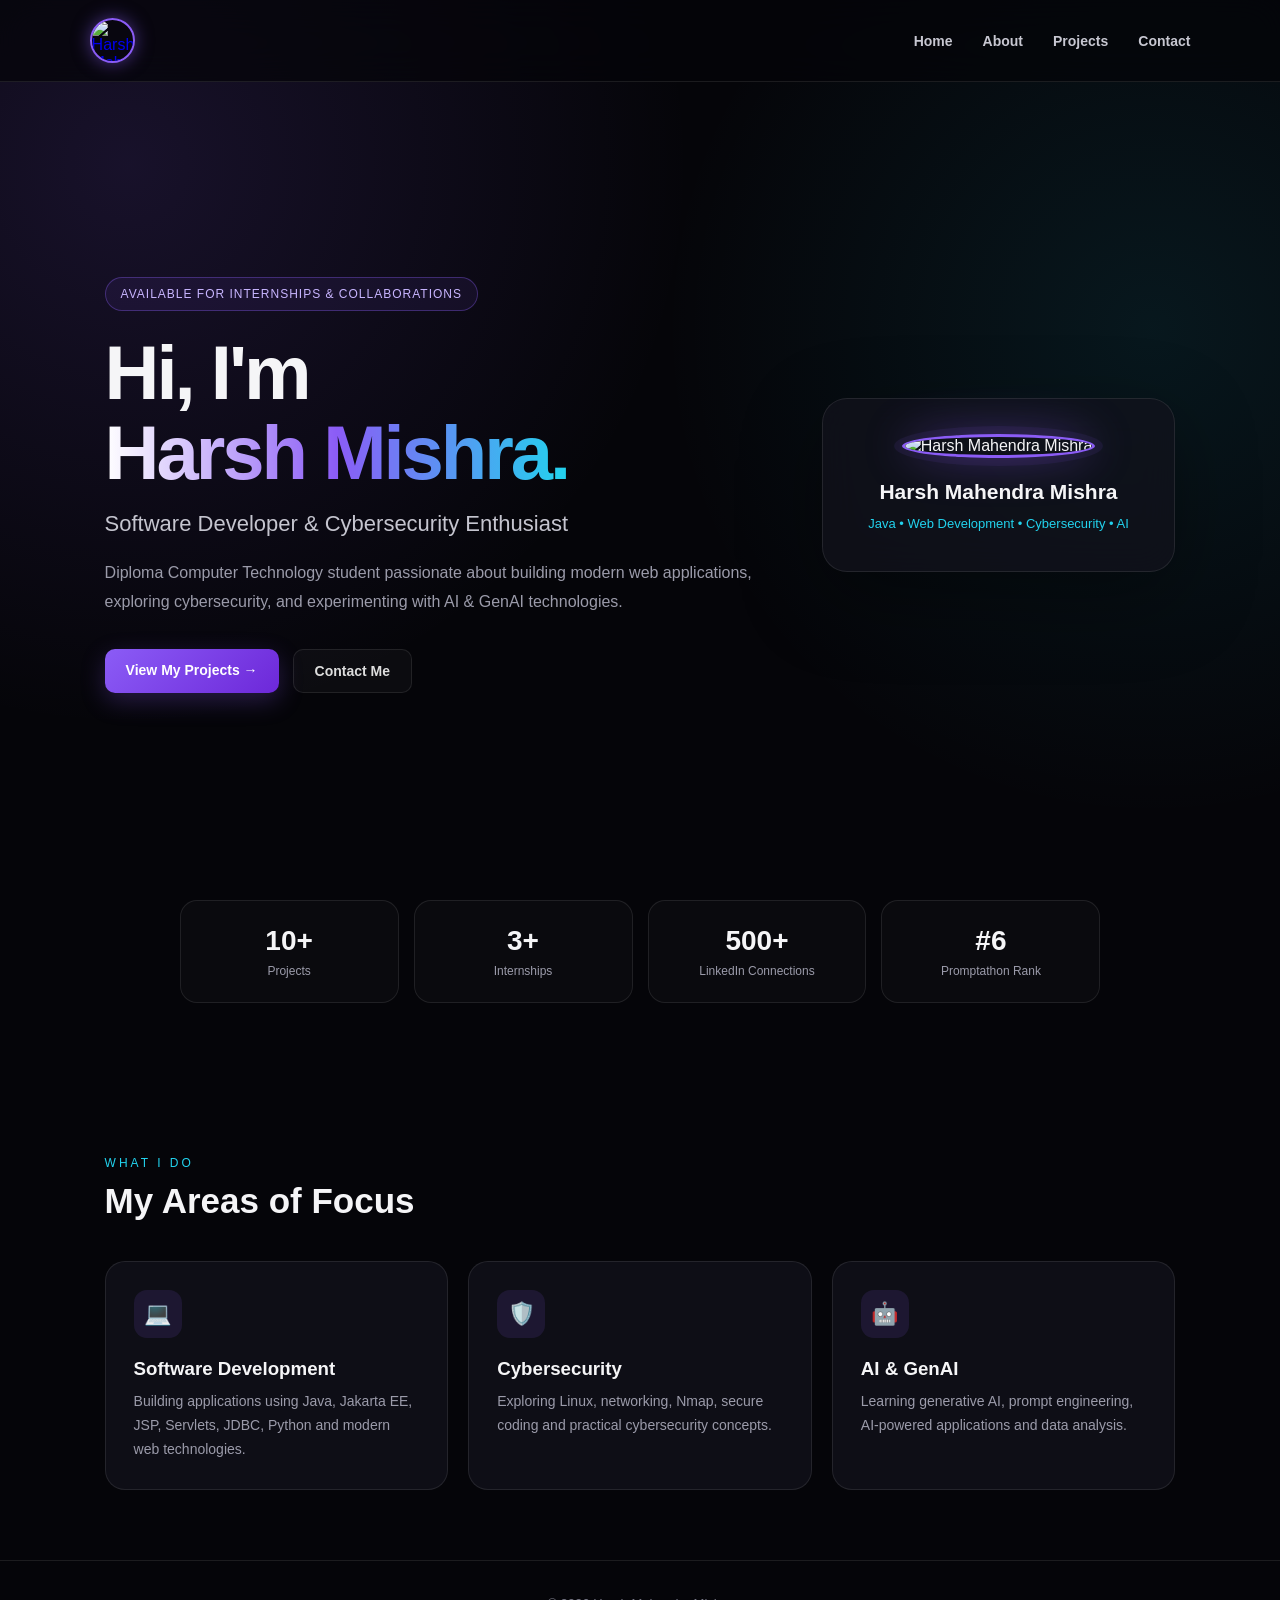
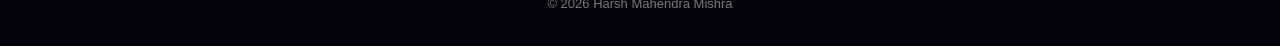
==== commit 17906e5d: "Update print statement from 'Hello' to 'Goodbye'" ====
--- a/index.html
+++ b/index.html
@@ -1504,8 +1504,7 @@
 
 <footer>
 
-    © 2026 Harsh Mahendra Mishra.
-    Built with HTML & CSS.
+    © 2026 Harsh Mahendra Mishra
 
 </footer>
 
